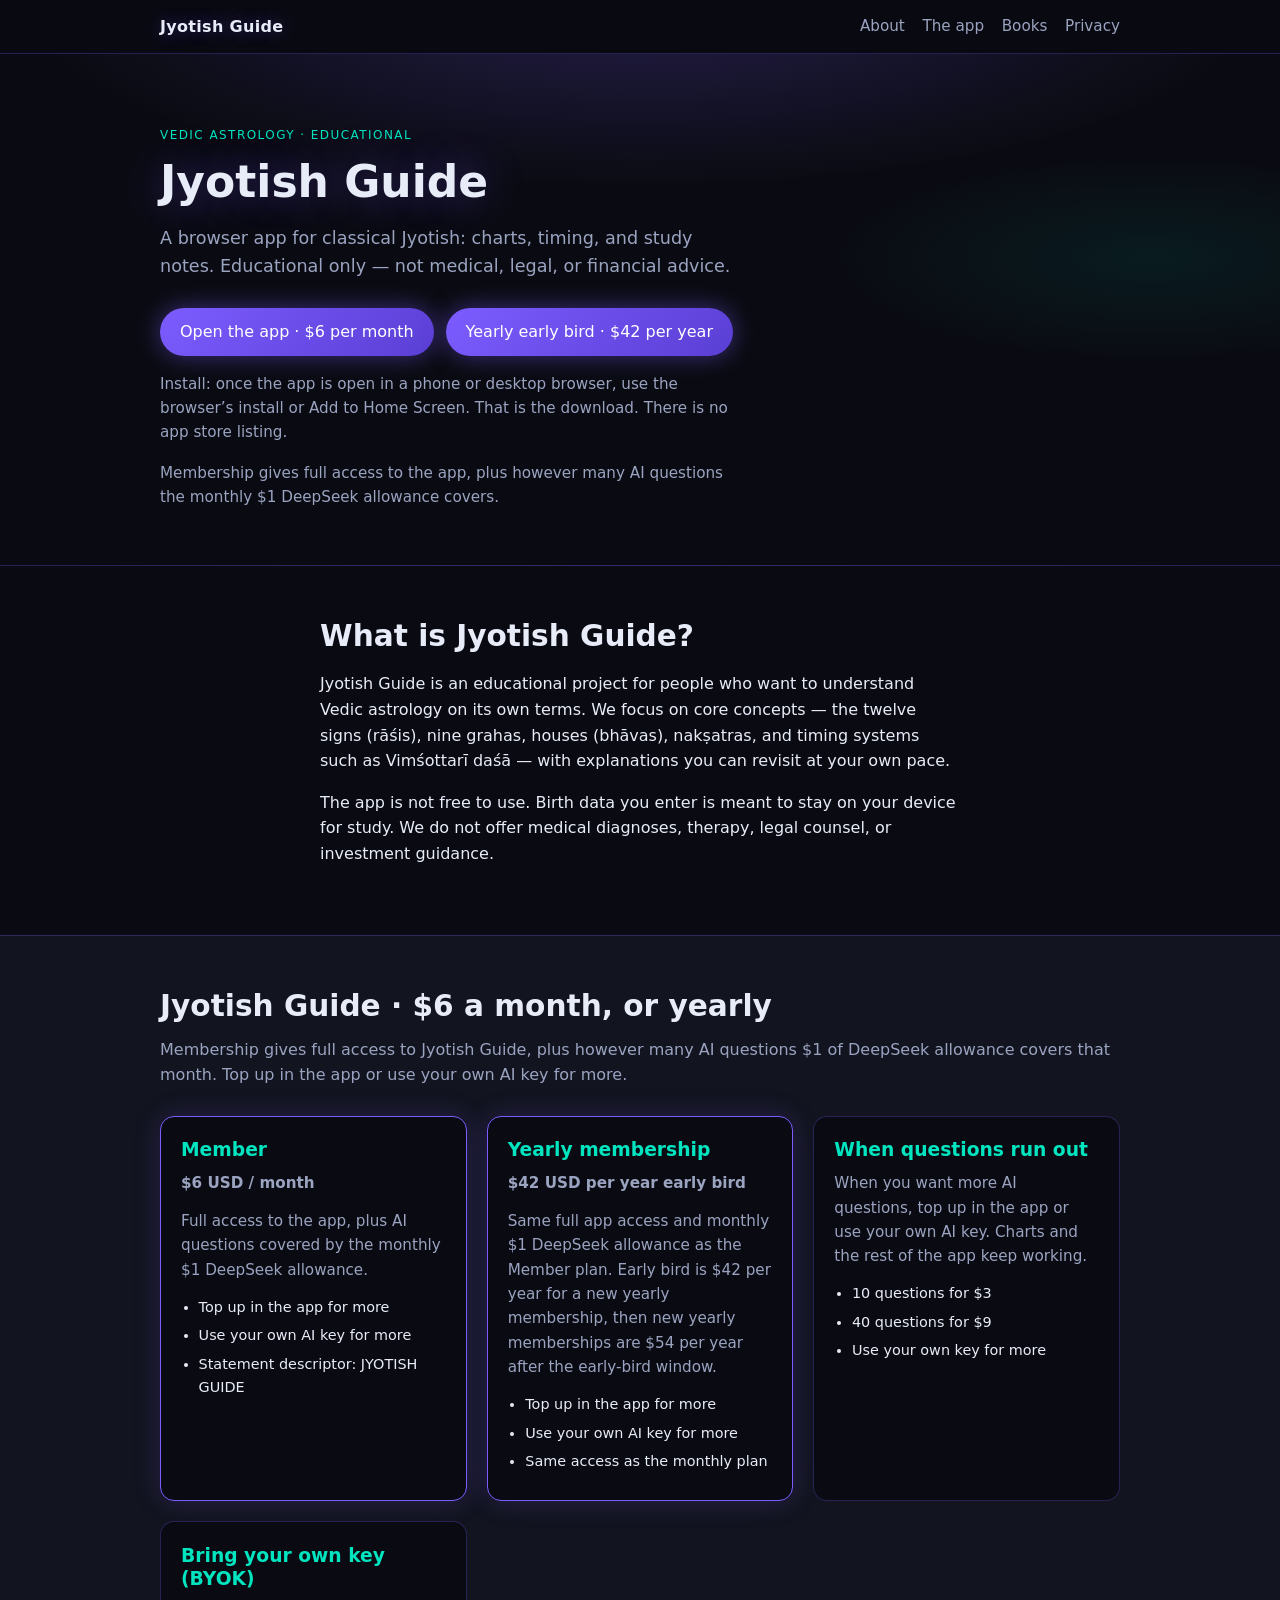
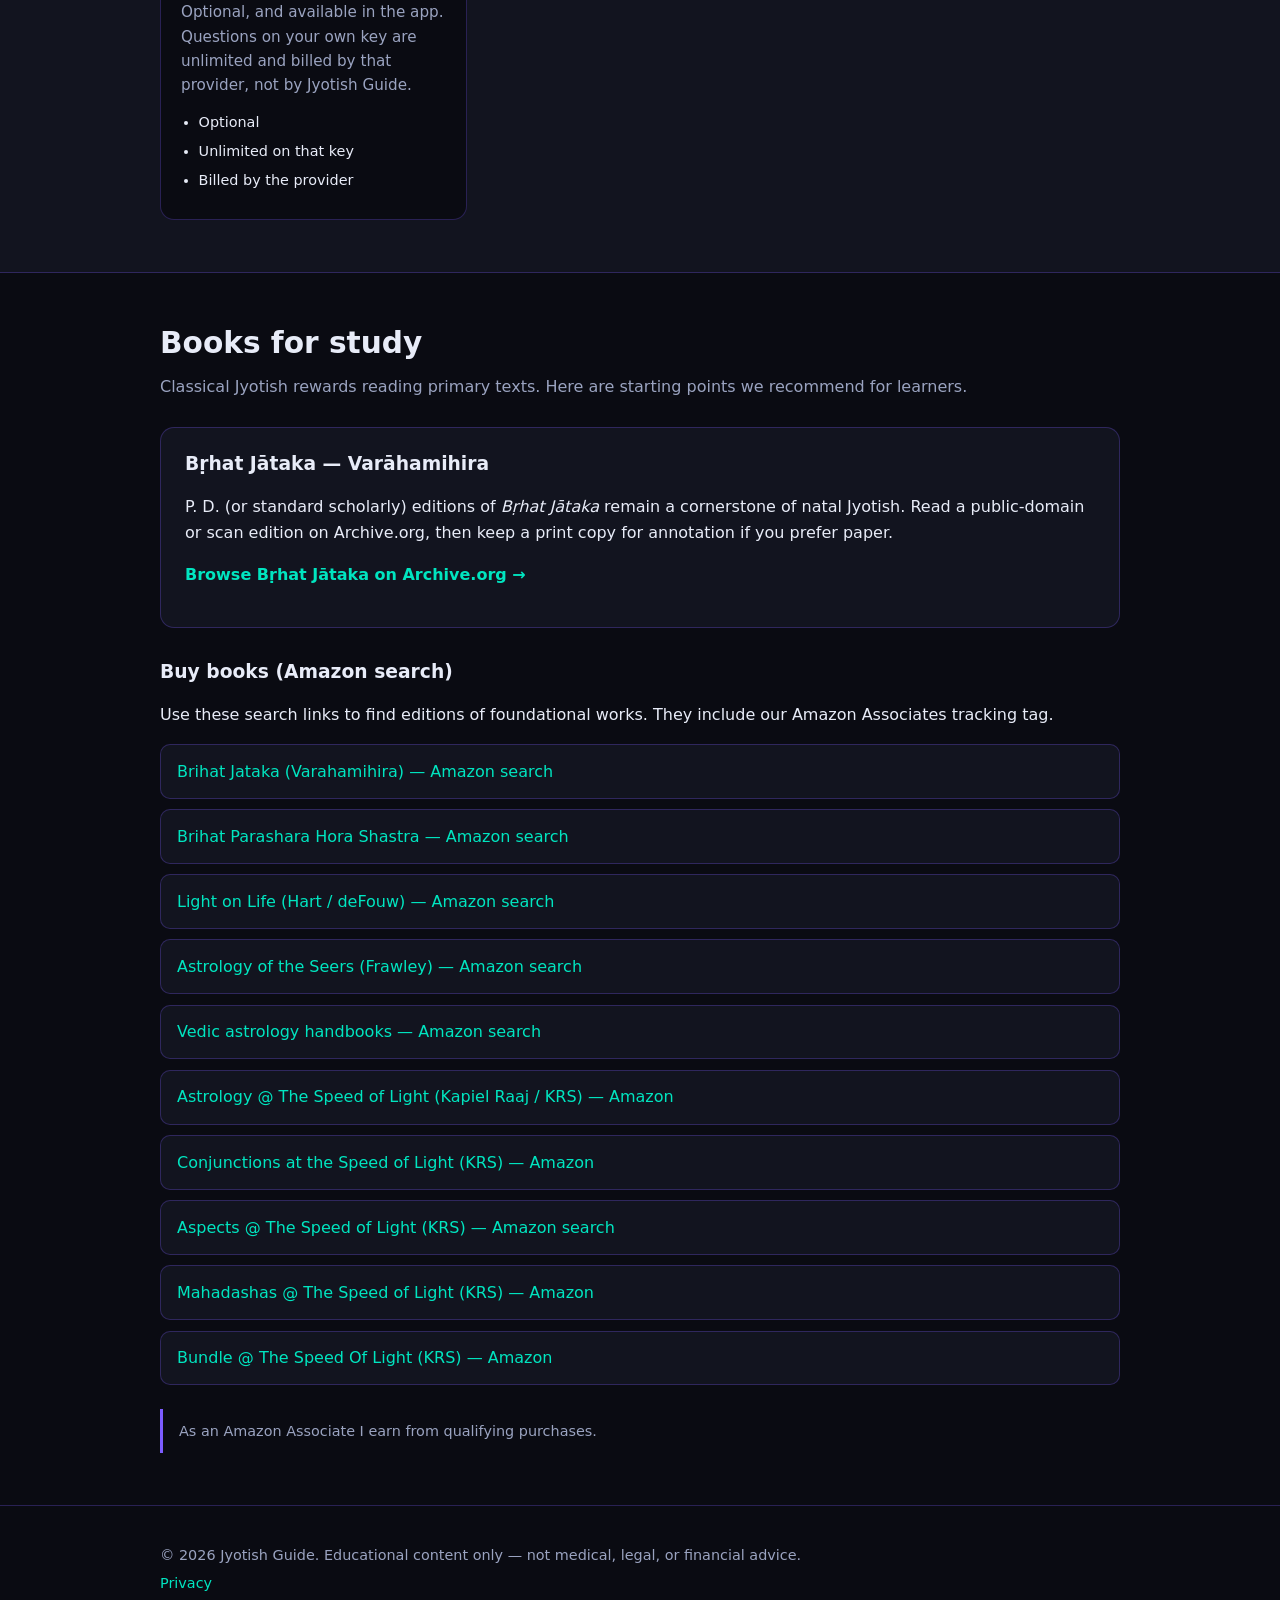
==== index.html @ 1e459739 "Simplify membership copy" ====
<!DOCTYPE html>
<html lang="en">
<head>
  <meta charset="UTF-8">
  <meta name="viewport" content="width=device-width, initial-scale=1">
  <meta name="description" content="Jyotish Guide — Vedic astrology app with full app access and AI questions covered by the monthly $1 DeepSeek allowance. Top up in the app or use your own AI key. Educational only.">
  <title>Jyotish Guide — Vedic astrology app</title>
  <link rel="stylesheet" href="styles.css">
</head>
<body>
  <header class="site-header">
    <div class="wrap">
      <a class="logo" href="index.html">Jyotish Guide</a>
      <nav>
        <a href="#about">About</a>
        <a href="#app">The app</a>
        <a href="#books">Books</a>
        <a href="privacy.html">Privacy</a>
      </nav>
    </div>
  </header>

  <main>
    <section class="hero">
      <div class="wrap">
        <p class="eyebrow">Vedic astrology · Educational</p>
        <h1>Jyotish Guide</h1>
        <p class="lead">
          A browser app for classical Jyotish: charts, timing, and study notes.
          Educational only — not medical, legal, or financial advice.
        </p>
        <p class="hero-actions">
          <button class="btn" id="open-app" type="button">Open the app · $6 per month</button>
          <button class="btn" id="open-year" type="button">Yearly early bird · $42 per year</button>
        </p>
        <p id="pay-status" class="install-note" hidden></p>
        <p class="install-note">
          Install: once the app is open in a phone or desktop browser, use the browser’s
          install or Add to Home Screen. That is the download. There is no app store listing.
        </p>
        <p class="honest">
          Membership gives full access to the app, plus however many AI questions the monthly $1 DeepSeek allowance covers.
        </p>
      </div>
    </section>

    <section id="about" class="section">
      <div class="wrap narrow">
        <h2>What is Jyotish Guide?</h2>
        <p>
          Jyotish Guide is an educational project for people who want to
          understand Vedic astrology on its own terms. We focus on core concepts —
          the twelve signs (rāśis), nine grahas, houses (bhāvas), nakṣatras, and
          timing systems such as Vimśottarī daśā — with explanations you can
          revisit at your own pace.
        </p>
        <p>
          The app is not free to use. Birth data you enter is meant to stay on
          your device for study. We do not offer medical diagnoses, therapy, legal
          counsel, or investment guidance.
        </p>
      </div>
    </section>

    <section id="app" class="section levels">
      <div class="wrap">
        <h2>Jyotish Guide · $6 a month, or yearly</h2>
        <p class="section-intro">
          Membership gives full access to Jyotish Guide, plus however many AI questions $1 of DeepSeek allowance covers that month.
          Top up in the app or use your own AI key for more.
        </p>
        <div class="cards">
          <article class="card featured">
            <h3>Member</h3>
            <p class="price">$6 USD / month</p>
            <p>
              Full access to the app, plus AI questions covered by the monthly $1 DeepSeek allowance.
            </p>
            <ul>
              <li>Top up in the app for more</li>
              <li>Use your own AI key for more</li>
              <li>Statement descriptor: JYOTISH GUIDE</li>
            </ul>
          </article>
          <article class="card featured">
            <h3>Yearly membership</h3>
            <p class="price">$42 USD per year early bird</p>
            <p>
              Same full app access and monthly $1 DeepSeek allowance as the Member plan. Early bird is
              $42 per year for a new yearly membership, then new yearly memberships are $54 per year after
              the early-bird window.
            </p>
            <ul>
              <li>Top up in the app for more</li>
              <li>Use your own AI key for more</li>
              <li>Same access as the monthly plan</li>
            </ul>
          </article>
          <article class="card">
            <h3>When questions run out</h3>
            <p>
              When you want more AI questions, top up in the app or use your own AI key.
              Charts and the rest of the app keep working.
            </p>
            <ul>
              <li>10 questions for $3</li>
              <li>40 questions for $9</li>
              <li>Use your own key for more</li>
            </ul>
          </article>
          <article class="card">
            <h3>Bring your own key (BYOK)</h3>
            <p>
              Optional, and available in the app. Questions on your own key are unlimited
              and billed by that provider, not by Jyotish Guide.
            </p>
            <ul>
              <li>Optional</li>
              <li>Unlimited on that key</li>
              <li>Billed by the provider</li>
            </ul>
          </article>
        </div>
      </div>
    </section>

    <section id="books" class="section books">
      <div class="wrap">
        <h2>Books for study</h2>
        <p class="section-intro">
          Classical Jyotish rewards reading primary texts. Here are starting points
          we recommend for learners.
        </p>

        <article class="book-feature">
          <h3>Bṛhat Jātaka — Varāhamihira</h3>
          <p>
            P. D. (or standard scholarly) editions of <em>Bṛhat Jātaka</em> remain a
            cornerstone of natal Jyotish. Read a public-domain or scan edition on
            Archive.org, then keep a print copy for annotation if you prefer paper.
          </p>
          <p>
            <a class="link-out" href="https://archive.org/search?query=Brihat+Jataka" rel="noopener noreferrer" target="_blank">
              Browse Bṛhat Jātaka on Archive.org →
            </a>
          </p>
        </article>

        <h3 class="buy-heading">Buy books (Amazon search)</h3>
        <p>
          Use these search links to find editions of foundational works. They include
          our Amazon Associates tracking tag.
        </p>
        <ul class="buy-list">
          <li>
            <a href="https://www.amazon.com/s?k=Brihat+Jataka+Varahamihira&amp;tag=jyotishguide2-20" rel="noopener noreferrer" target="_blank">
              Brihat Jataka (Varahamihira) — Amazon search
            </a>
          </li>
          <li>
            <a href="https://www.amazon.com/s?k=Brihat+Parashara+Hora+Shastra&amp;tag=jyotishguide2-20" rel="noopener noreferrer" target="_blank">
              Brihat Parashara Hora Shastra — Amazon search
            </a>
          </li>
          <li>
            <a href="https://www.amazon.com/s?k=Light+on+Life+Hart+deFouw&amp;tag=jyotishguide2-20" rel="noopener noreferrer" target="_blank">
              Light on Life (Hart / deFouw) — Amazon search
            </a>
          </li>
          <li>
            <a href="https://www.amazon.com/s?k=Astrology+of+the+Seers+David+Frawley&amp;tag=jyotishguide2-20" rel="noopener noreferrer" target="_blank">
              Astrology of the Seers (Frawley) — Amazon search
            </a>
          </li>
          <li>
            <a href="https://www.amazon.com/s?k=Vedic+Astrology+handbook&amp;tag=jyotishguide2-20" rel="noopener noreferrer" target="_blank">
              Vedic astrology handbooks — Amazon search
            </a>
          </li>
          <li>
            <a href="https://www.amazon.com/dp/130043404X?tag=jyotishguide2-20" rel="noopener noreferrer" target="_blank">
              Astrology @ The Speed of Light (Kapiel Raaj / KRS) — Amazon
            </a>
          </li>
          <li>
            <a href="https://www.amazon.com/dp/B00BWTF7LK?tag=jyotishguide2-20" rel="noopener noreferrer" target="_blank">
              Conjunctions at the Speed of Light (KRS) — Amazon
            </a>
          </li>
          <li>
            <a href="https://www.amazon.com/s?k=Aspects+at+the+Speed+of+Light+Kapiel+Raaj&amp;tag=jyotishguide2-20" rel="noopener noreferrer" target="_blank">
              Aspects @ The Speed of Light (KRS) — Amazon search
            </a>
          </li>
          <li>
            <a href="https://www.amazon.com/dp/B06XY27C9G?tag=jyotishguide2-20" rel="noopener noreferrer" target="_blank">
              Mahadashas @ The Speed of Light (KRS) — Amazon
            </a>
          </li>
          <li>
            <a href="https://www.amazon.com/dp/B01MXOOEZD?tag=jyotishguide2-20" rel="noopener noreferrer" target="_blank">
              Bundle @ The Speed Of Light (KRS) — Amazon
            </a>
          </li>
        </ul>
        <p class="disclosure">
          As an Amazon Associate I earn from qualifying purchases.
        </p>
      </div>
    </section>
  </main>

  <footer class="site-footer">
    <div class="wrap">
      <p>© 2026 Jyotish Guide. Educational content only — not medical, legal, or financial advice.</p>
      <p><a href="privacy.html">Privacy</a></p>
    </div>
  </footer>

  <script>
    (function () {
      // Public billing server origin, no trailing slash. Leave empty until that server
      // is deployed with STRIPE_SECRET_KEY. GitHub Pages cannot charge a card itself.
      var BILLING_ORIGIN = 'https://jyotish-guide.onrender.com';
      var btn = document.getElementById('open-app');
      var status = document.getElementById('pay-status');

      function show(message) {
        status.hidden = false;
        status.textContent = message;
      }

      var yearBtn = document.getElementById('open-year');

      function startCheckout(kind, pending, button) {
        var origin = BILLING_ORIGIN.replace(/\/$/, '');
        if (!origin) {
          show('Checkout cannot charge yet. This GitHub Pages site has no payment server. Monthly Member Checkout (kind member, $6 per month) and yearly Checkout (kind member_year) run only after the billing server is on a public URL with STRIPE_SECRET_KEY.');
          return;
        }
        btn.disabled = true;
        yearBtn.disabled = true;
        show(pending);
        fetch(origin + '/api/checkout', {
          method: 'POST',
          credentials: 'include',
          headers: { 'Content-Type': 'application/json' },
          body: JSON.stringify({ kind: kind })
        }).then(function (res) {
          return res.json().catch(function () { return {}; }).then(function (data) {
            return { ok: res.ok, status: res.status, data: data };
          });
        }).then(function (out) {
          if (!out.ok || typeof out.data.url !== 'string') {
            throw new Error(typeof out.data.error === 'string' ? out.data.error : ('Checkout failed (' + out.status + ').'));
          }
          window.location.assign(out.data.url);
        }).catch(function (err) {
          show(err && err.message ? err.message : 'Checkout failed.');
          btn.disabled = false;
          yearBtn.disabled = false;
        });
      }

      btn.addEventListener('click', function () {
        startCheckout('member', 'Opening Stripe Checkout for the monthly Member plan ($6 per month)…', btn);
      });
      yearBtn.addEventListener('click', function () {
        startCheckout('member_year', 'Opening Stripe Checkout for yearly membership. The server charges $42 per year during the early-bird window and $54 per year after it…', yearBtn);
      });
    })();
  </script>
</body>
</html>
---- styles.css ----
/* Jyotish Guide — dark neon, simple, mobile-friendly */
:root {
  --bg: #0a0b12;
  --bg-elevated: #12141f;
  --text: #e8ecf8;
  --muted: #9aa3c0;
  --neon: #7c5cff;
  --neon-2: #00e5c0;
  --neon-glow: rgba(124, 92, 255, 0.45);
  --border: rgba(124, 92, 255, 0.28);
  --radius: 14px;
  --max: 960px;
}

*, *::before, *::after { box-sizing: border-box; }

html { scroll-behavior: smooth; }

body {
  margin: 0;
  font-family: system-ui, -apple-system, "Segoe UI", Roboto, Ubuntu, sans-serif;
  background: var(--bg);
  color: var(--text);
  line-height: 1.6;
  min-height: 100vh;
}

a { color: var(--neon-2); text-decoration: none; }
a:hover { text-decoration: underline; }

.wrap {
  width: min(100% - 2rem, var(--max));
  margin-inline: auto;
}
.wrap.narrow { width: min(100% - 2rem, 640px); }

.site-header {
  position: sticky;
  top: 0;
  z-index: 10;
  background: rgba(10, 11, 18, 0.88);
  backdrop-filter: blur(10px);
  border-bottom: 1px solid var(--border);
}
.site-header .wrap {
  display: flex;
  align-items: center;
  justify-content: space-between;
  gap: 1rem;
  padding: 0.85rem 0;
}
.logo {
  font-weight: 700;
  letter-spacing: 0.02em;
  color: var(--text);
  text-shadow: 0 0 18px var(--neon-glow);
}
.logo:hover { text-decoration: none; color: var(--neon-2); }
nav { display: flex; flex-wrap: wrap; gap: 0.85rem 1.1rem; }
nav a { color: var(--muted); font-size: 0.95rem; }
nav a:hover { color: var(--text); }

.hero {
  padding: 4.5rem 0 3.5rem;
  background:
    radial-gradient(ellipse 80% 60% at 50% -10%, rgba(124, 92, 255, 0.22), transparent 60%),
    radial-gradient(ellipse 50% 40% at 90% 40%, rgba(0, 229, 192, 0.08), transparent 50%);
  border-bottom: 1px solid var(--border);
}
.eyebrow {
  text-transform: uppercase;
  letter-spacing: 0.12em;
  font-size: 0.75rem;
  color: var(--neon-2);
  margin: 0 0 0.75rem;
}
.hero h1 {
  margin: 0 0 1rem;
  font-size: clamp(1.85rem, 4.5vw, 2.75rem);
  line-height: 1.15;
  text-shadow: 0 0 40px var(--neon-glow);
}
.lead {
  font-size: 1.1rem;
  color: var(--muted);
  max-width: 36rem;
  margin: 0 0 1.75rem;
}

.btn {
  display: inline-block;
  padding: 0.7rem 1.25rem;
  border-radius: 999px;
  background: linear-gradient(135deg, var(--neon), #5a3fd4);
  color: #fff;
  font-weight: 600;
  box-shadow: 0 0 24px var(--neon-glow);
  border: none;
}
.btn:hover { text-decoration: none; filter: brightness(1.08); }
.hero-actions {
  display: flex;
  flex-wrap: wrap;
  gap: 0.75rem;
  margin: 0;
}
button.btn {
  font: inherit;
  cursor: pointer;
}
button.btn:disabled {
  opacity: 0.7;
  cursor: progress;
}
.install-note,
.honest {
  color: var(--muted);
  max-width: 36rem;
  margin: 1rem 0 0;
  font-size: 0.95rem;
}
.price {
  margin: 0 0 0.6rem;
  font-size: 1.55rem;
  font-weight: 700;
  color: var(--text);
}

.section { padding: 3.25rem 0; }
.section h2 {
  margin: 0 0 0.75rem;
  font-size: clamp(1.4rem, 3vw, 1.85rem);
}
.section-intro { color: var(--muted); margin: 0 0 1.75rem; }

.levels {
  background: var(--bg-elevated);
  border-block: 1px solid var(--border);
}
.cards {
  display: grid;
  gap: 1.25rem;
  grid-template-columns: 1fr;
}
@media (min-width: 720px) {
  .cards { grid-template-columns: repeat(3, 1fr); }
}
.card {
  background: var(--bg);
  border: 1px solid var(--border);
  border-radius: var(--radius);
  padding: 1.35rem 1.25rem;
}
.card.featured {
  border-color: var(--neon);
  box-shadow: 0 0 28px rgba(124, 92, 255, 0.2);
}
.card h3 {
  margin: 0 0 0.6rem;
  color: var(--neon-2);
}
.card p { margin: 0 0 0.85rem; color: var(--muted); font-size: 0.95rem; }
.card ul {
  margin: 0;
  padding-left: 1.1rem;
  color: var(--text);
  font-size: 0.9rem;
}
.card li { margin-bottom: 0.35rem; }

.book-feature {
  background: var(--bg-elevated);
  border: 1px solid var(--border);
  border-radius: var(--radius);
  padding: 1.5rem;
  margin-bottom: 2rem;
}
.book-feature h3 { margin-top: 0; }
.link-out { font-weight: 600; }

.buy-heading { margin-top: 0.5rem; }
.buy-list {
  list-style: none;
  padding: 0;
  margin: 1rem 0 1.5rem;
}
.buy-list li {
  margin-bottom: 0.65rem;
  padding: 0.85rem 1rem;
  background: var(--bg-elevated);
  border-radius: 10px;
  border: 1px solid var(--border);
}
.buy-list a { font-weight: 500; }

.disclosure {
  font-size: 0.9rem;
  color: var(--muted);
  border-left: 3px solid var(--neon);
  padding: 0.65rem 0 0.65rem 1rem;
  margin: 1.5rem 0 0;
}

.site-footer {
  padding: 2rem 0 2.5rem;
  border-top: 1px solid var(--border);
  color: var(--muted);
  font-size: 0.9rem;
}
.site-footer p { margin: 0.35rem 0; }

h1, h2, h3 { line-height: 1.25; }
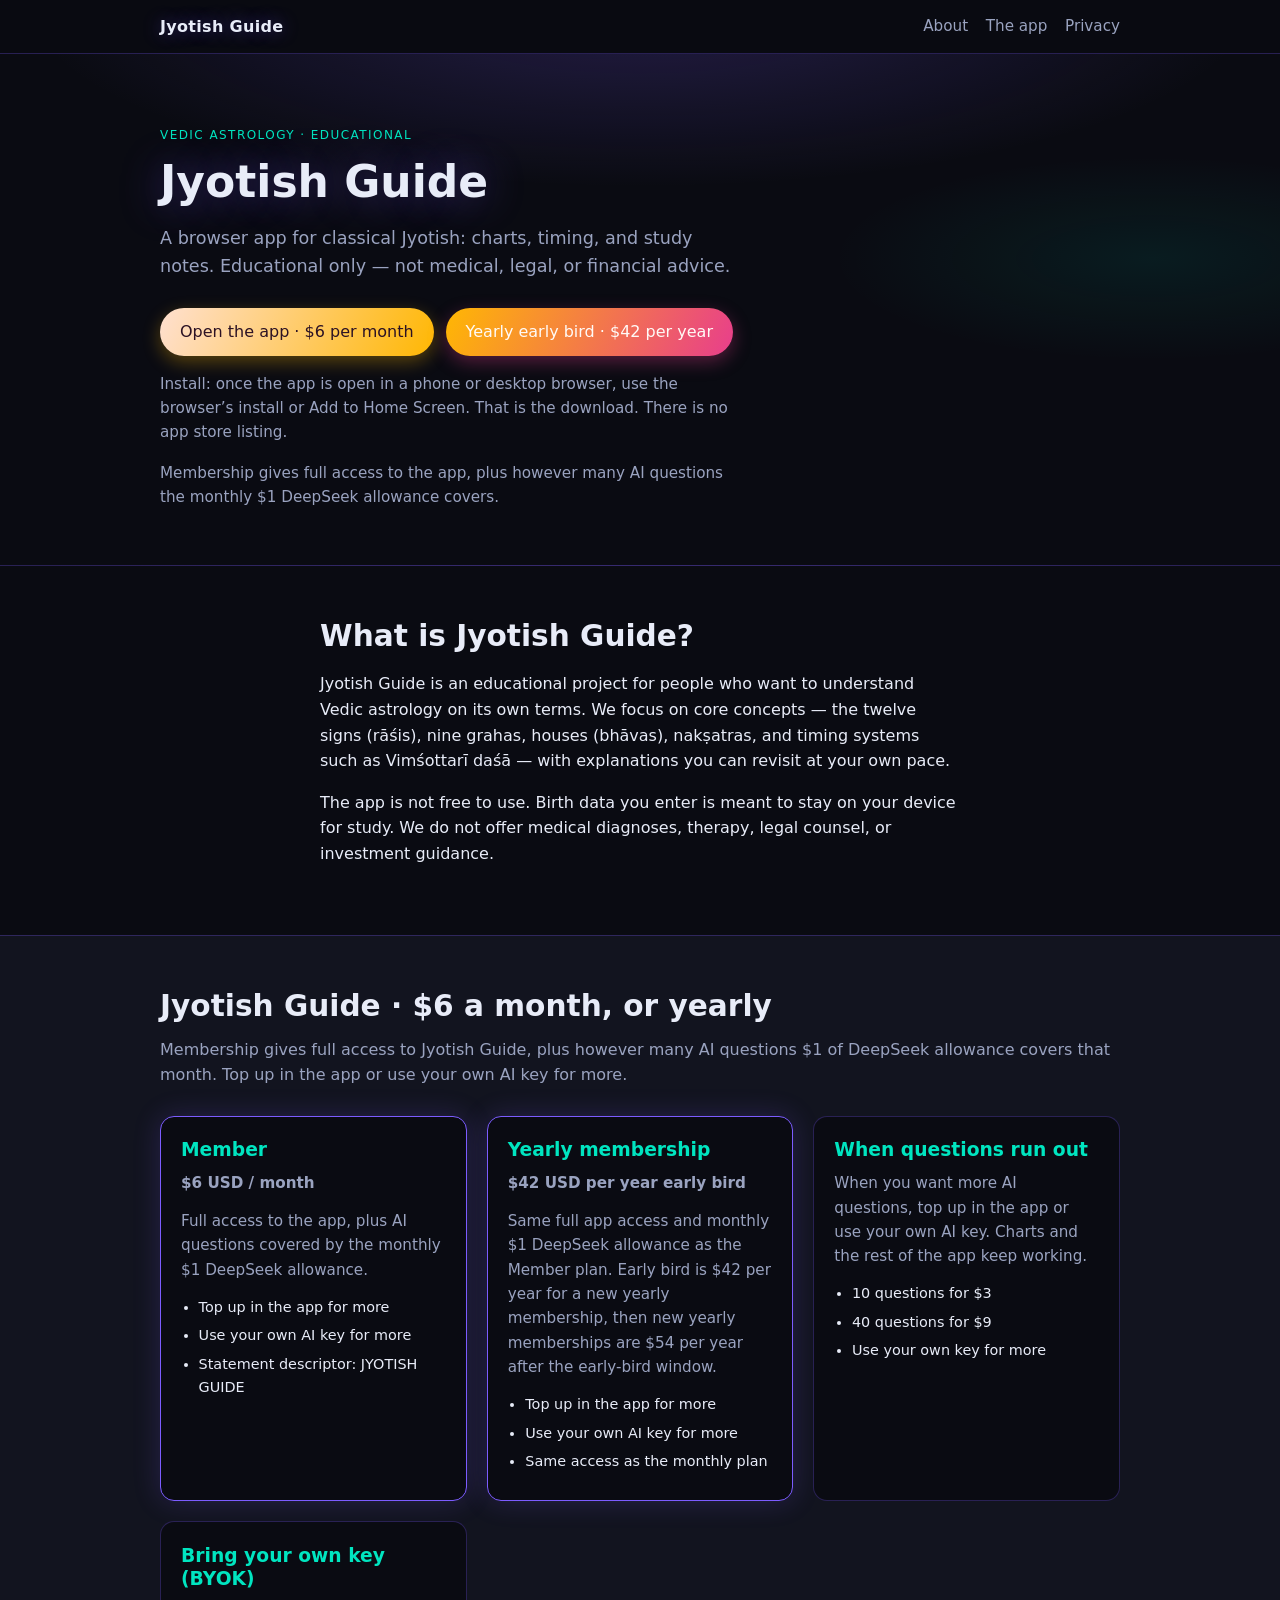
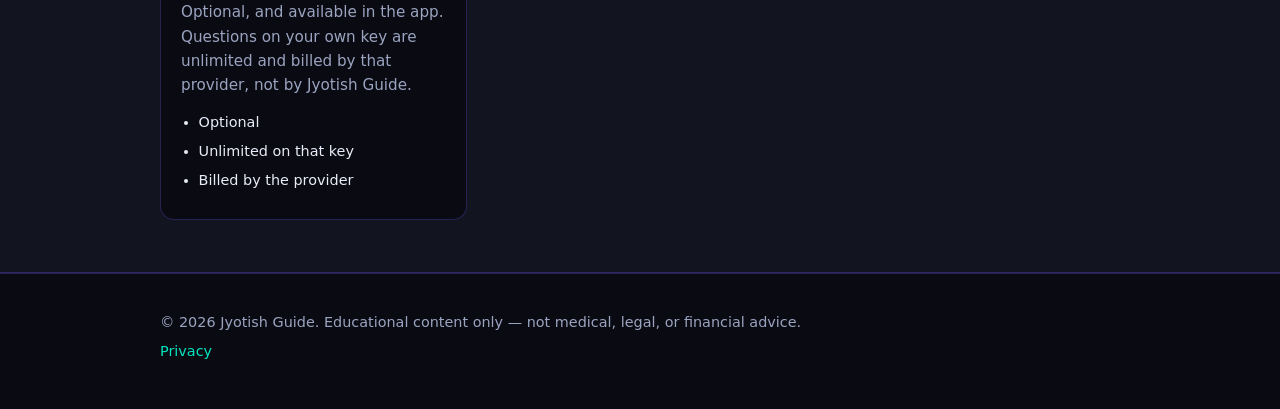
==== commit e7a1e267: "Remove books, Amazon, and affiliate mentions from the landing page. The site now stays on what Jyoti" ====
--- a/index.html
+++ b/index.html
@@ -14,7 +14,6 @@
       <nav>
         <a href="#about">About</a>
         <a href="#app">The app</a>
-        <a href="#books">Books</a>
         <a href="privacy.html">Privacy</a>
       </nav>
     </div>
@@ -124,90 +123,6 @@
       </div>
     </section>
 
-    <section id="books" class="section books">
-      <div class="wrap">
-        <h2>Books for study</h2>
-        <p class="section-intro">
-          Classical Jyotish rewards reading primary texts. Here are starting points
-          we recommend for learners.
-        </p>
-
-        <article class="book-feature">
-          <h3>Bṛhat Jātaka — Varāhamihira</h3>
-          <p>
-            P. D. (or standard scholarly) editions of <em>Bṛhat Jātaka</em> remain a
-            cornerstone of natal Jyotish. Read a public-domain or scan edition on
-            Archive.org, then keep a print copy for annotation if you prefer paper.
-          </p>
-          <p>
-            <a class="link-out" href="https://archive.org/search?query=Brihat+Jataka" rel="noopener noreferrer" target="_blank">
-              Browse Bṛhat Jātaka on Archive.org →
-            </a>
-          </p>
-        </article>
-
-        <h3 class="buy-heading">Buy books (Amazon search)</h3>
-        <p>
-          Use these search links to find editions of foundational works. They include
-          our Amazon Associates tracking tag.
-        </p>
-        <ul class="buy-list">
-          <li>
-            <a href="https://www.amazon.com/s?k=Brihat+Jataka+Varahamihira&amp;tag=jyotishguide2-20" rel="noopener noreferrer" target="_blank">
-              Brihat Jataka (Varahamihira) — Amazon search
-            </a>
-          </li>
-          <li>
-            <a href="https://www.amazon.com/s?k=Brihat+Parashara+Hora+Shastra&amp;tag=jyotishguide2-20" rel="noopener noreferrer" target="_blank">
-              Brihat Parashara Hora Shastra — Amazon search
-            </a>
-          </li>
-          <li>
-            <a href="https://www.amazon.com/s?k=Light+on+Life+Hart+deFouw&amp;tag=jyotishguide2-20" rel="noopener noreferrer" target="_blank">
-              Light on Life (Hart / deFouw) — Amazon search
-            </a>
-          </li>
-          <li>
-            <a href="https://www.amazon.com/s?k=Astrology+of+the+Seers+David+Frawley&amp;tag=jyotishguide2-20" rel="noopener noreferrer" target="_blank">
-              Astrology of the Seers (Frawley) — Amazon search
-            </a>
-          </li>
-          <li>
-            <a href="https://www.amazon.com/s?k=Vedic+Astrology+handbook&amp;tag=jyotishguide2-20" rel="noopener noreferrer" target="_blank">
-              Vedic astrology handbooks — Amazon search
-            </a>
-          </li>
-          <li>
-            <a href="https://www.amazon.com/dp/130043404X?tag=jyotishguide2-20" rel="noopener noreferrer" target="_blank">
-              Astrology @ The Speed of Light (Kapiel Raaj / KRS) — Amazon
-            </a>
-          </li>
-          <li>
-            <a href="https://www.amazon.com/dp/B00BWTF7LK?tag=jyotishguide2-20" rel="noopener noreferrer" target="_blank">
-              Conjunctions at the Speed of Light (KRS) — Amazon
-            </a>
-          </li>
-          <li>
-            <a href="https://www.amazon.com/s?k=Aspects+at+the+Speed+of+Light+Kapiel+Raaj&amp;tag=jyotishguide2-20" rel="noopener noreferrer" target="_blank">
-              Aspects @ The Speed of Light (KRS) — Amazon search
-            </a>
-          </li>
-          <li>
-            <a href="https://www.amazon.com/dp/B06XY27C9G?tag=jyotishguide2-20" rel="noopener noreferrer" target="_blank">
-              Mahadashas @ The Speed of Light (KRS) — Amazon
-            </a>
-          </li>
-          <li>
-            <a href="https://www.amazon.com/dp/B01MXOOEZD?tag=jyotishguide2-20" rel="noopener noreferrer" target="_blank">
-              Bundle @ The Speed Of Light (KRS) — Amazon
-            </a>
-          </li>
-        </ul>
-        <p class="disclosure">
-          As an Amazon Associate I earn from qualifying purchases.
-        </p>
-      </div>
-    </section>
   </main>
 
   <footer class="site-footer">
--- a/styles.css
+++ b/styles.css
@@ -98,6 +98,19 @@
   border: none;
 }
 .btn:hover { text-decoration: none; filter: brightness(1.08); }
+/* Membership chips: landing gradient peach → amber → magenta. Yearly is not a white pill. */
+#open-app {
+  background: linear-gradient(115deg, #ffe0d0 0%, #ffb703 100%);
+  color: #2c1224;
+  box-shadow: 0 6px 18px rgba(255, 183, 3, 0.32);
+}
+#open-year {
+  background: linear-gradient(115deg, #ffb703 0%, #e83e8c 100%);
+  color: #fffaf7;
+  box-shadow: 0 6px 18px rgba(232, 62, 140, 0.34);
+}
+#open-app:hover { color: #2c1224; }
+#open-year:hover { color: #fffaf7; }
 .hero-actions {
   display: flex;
   flex-wrap: wrap;
@@ -168,39 +181,6 @@
 }
 .card li { margin-bottom: 0.35rem; }
 
-.book-feature {
-  background: var(--bg-elevated);
-  border: 1px solid var(--border);
-  border-radius: var(--radius);
-  padding: 1.5rem;
-  margin-bottom: 2rem;
-}
-.book-feature h3 { margin-top: 0; }
-.link-out { font-weight: 600; }
-
-.buy-heading { margin-top: 0.5rem; }
-.buy-list {
-  list-style: none;
-  padding: 0;
-  margin: 1rem 0 1.5rem;
-}
-.buy-list li {
-  margin-bottom: 0.65rem;
-  padding: 0.85rem 1rem;
-  background: var(--bg-elevated);
-  border-radius: 10px;
-  border: 1px solid var(--border);
-}
-.buy-list a { font-weight: 500; }
-
-.disclosure {
-  font-size: 0.9rem;
-  color: var(--muted);
-  border-left: 3px solid var(--neon);
-  padding: 0.65rem 0 0.65rem 1rem;
-  margin: 1.5rem 0 0;
-}
-
 .site-footer {
   padding: 2rem 0 2.5rem;
   border-top: 1px solid var(--border);
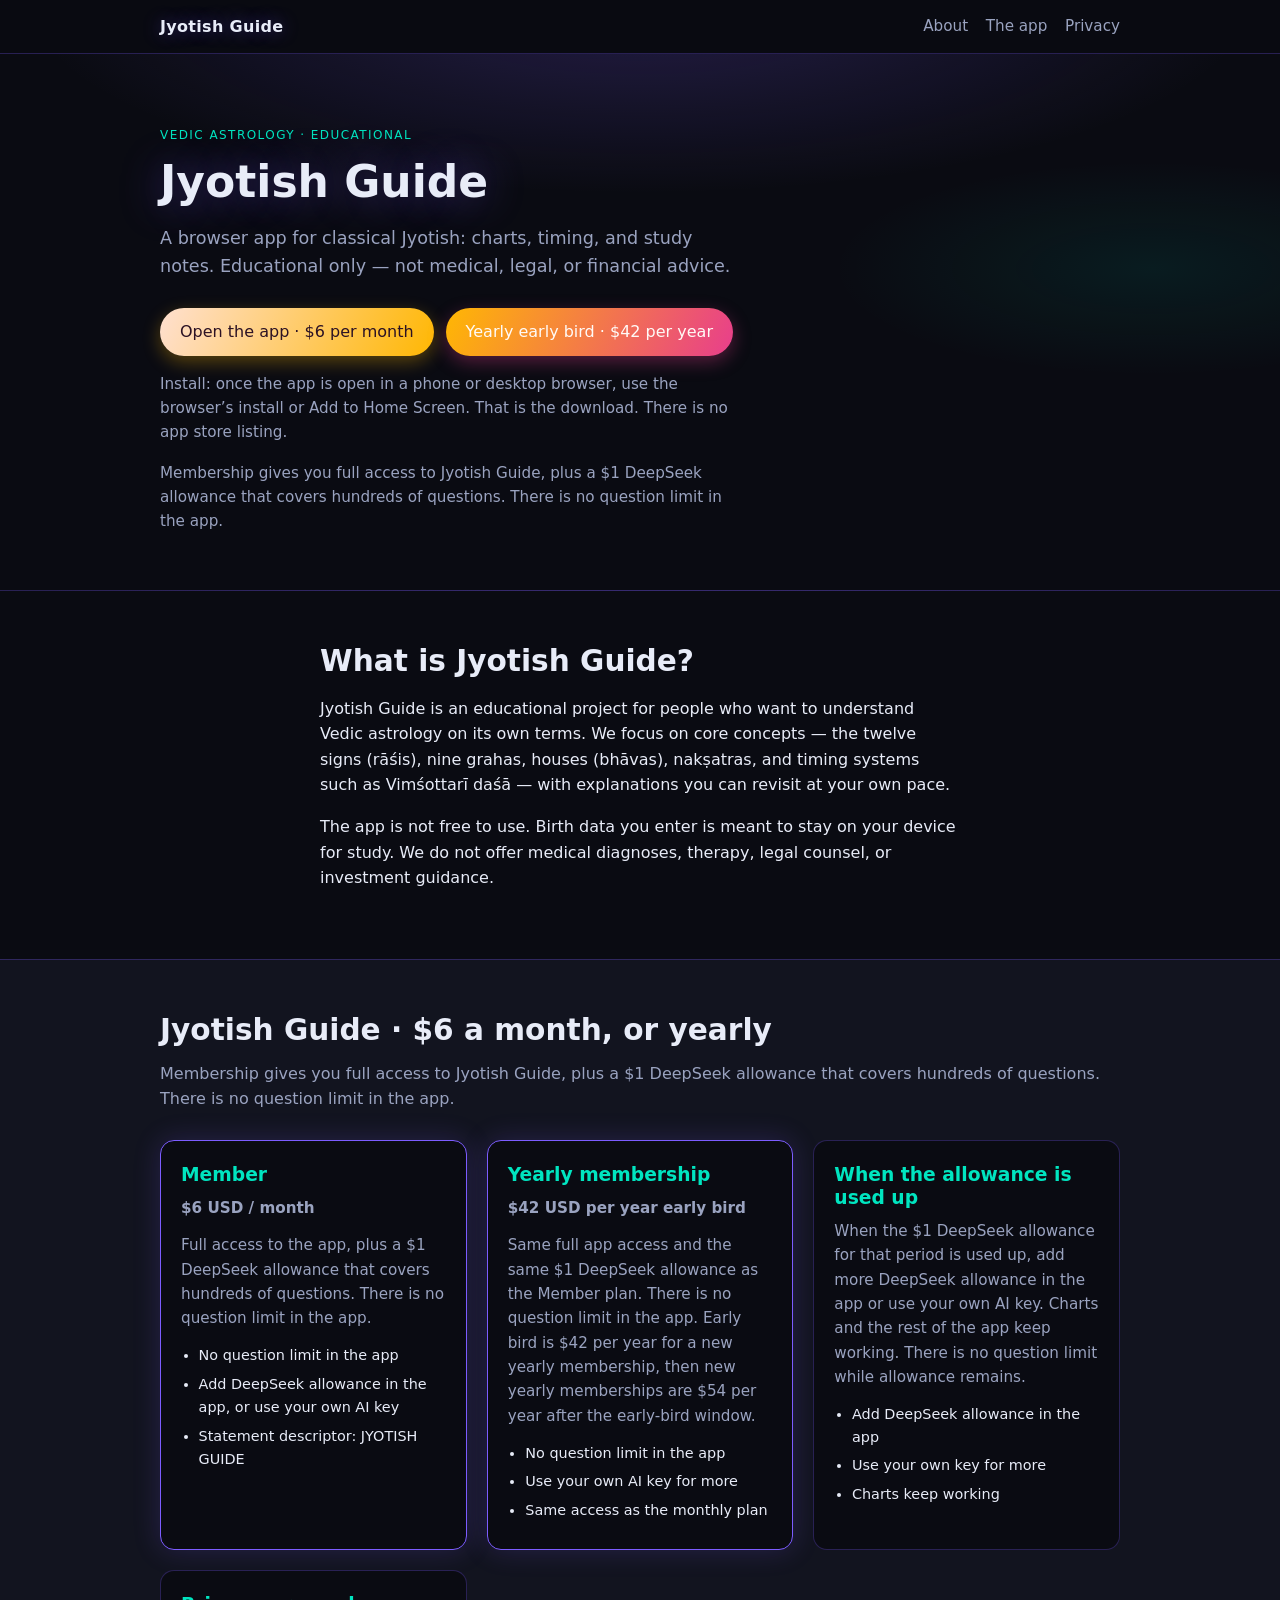
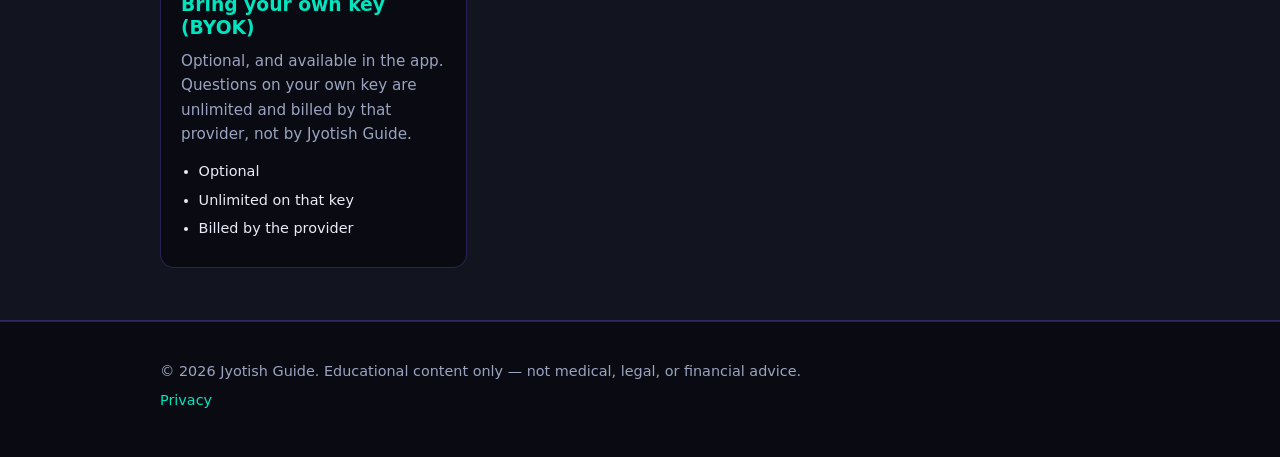
==== commit ee46292b: "Describe membership as a $1 DeepSeek allowance with no question limit. Drop the $3 and $9 question p" ====
--- a/index.html
+++ b/index.html
@@ -3,7 +3,7 @@
 <head>
   <meta charset="UTF-8">
   <meta name="viewport" content="width=device-width, initial-scale=1">
-  <meta name="description" content="Jyotish Guide — Vedic astrology app with full app access and AI questions covered by the monthly $1 DeepSeek allowance. Top up in the app or use your own AI key. Educational only.">
+  <meta name="description" content="Jyotish Guide — Vedic astrology app. Membership includes a $1 DeepSeek allowance that covers hundreds of questions. There is no question limit in the app. Educational only.">
   <title>Jyotish Guide — Vedic astrology app</title>
   <link rel="stylesheet" href="styles.css">
 </head>
@@ -38,7 +38,7 @@
           install or Add to Home Screen. That is the download. There is no app store listing.
         </p>
         <p class="honest">
-          Membership gives full access to the app, plus however many AI questions the monthly $1 DeepSeek allowance covers.
+          Membership gives you full access to Jyotish Guide, plus a $1 DeepSeek allowance that covers hundreds of questions. There is no question limit in the app.
         </p>
       </div>
     </section>
@@ -65,19 +65,18 @@
       <div class="wrap">
         <h2>Jyotish Guide · $6 a month, or yearly</h2>
         <p class="section-intro">
-          Membership gives full access to Jyotish Guide, plus however many AI questions $1 of DeepSeek allowance covers that month.
-          Top up in the app or use your own AI key for more.
+          Membership gives you full access to Jyotish Guide, plus a $1 DeepSeek allowance that covers hundreds of questions. There is no question limit in the app.
         </p>
         <div class="cards">
           <article class="card featured">
             <h3>Member</h3>
             <p class="price">$6 USD / month</p>
             <p>
-              Full access to the app, plus AI questions covered by the monthly $1 DeepSeek allowance.
+              Full access to the app, plus a $1 DeepSeek allowance that covers hundreds of questions. There is no question limit in the app.
             </p>
             <ul>
-              <li>Top up in the app for more</li>
-              <li>Use your own AI key for more</li>
+              <li>No question limit in the app</li>
+              <li>Add DeepSeek allowance in the app, or use your own AI key</li>
               <li>Statement descriptor: JYOTISH GUIDE</li>
             </ul>
           </article>
@@ -85,26 +84,26 @@
             <h3>Yearly membership</h3>
             <p class="price">$42 USD per year early bird</p>
             <p>
-              Same full app access and monthly $1 DeepSeek allowance as the Member plan. Early bird is
+              Same full app access and the same $1 DeepSeek allowance as the Member plan. There is no question limit in the app. Early bird is
               $42 per year for a new yearly membership, then new yearly memberships are $54 per year after
               the early-bird window.
             </p>
             <ul>
-              <li>Top up in the app for more</li>
+              <li>No question limit in the app</li>
               <li>Use your own AI key for more</li>
               <li>Same access as the monthly plan</li>
             </ul>
           </article>
           <article class="card">
-            <h3>When questions run out</h3>
+            <h3>When the allowance is used up</h3>
             <p>
-              When you want more AI questions, top up in the app or use your own AI key.
-              Charts and the rest of the app keep working.
+              When the $1 DeepSeek allowance for that period is used up, add more DeepSeek allowance in the app or use your own AI key.
+              Charts and the rest of the app keep working. There is no question limit while allowance remains.
             </p>
             <ul>
-              <li>10 questions for $3</li>
-              <li>40 questions for $9</li>
+              <li>Add DeepSeek allowance in the app</li>
               <li>Use your own key for more</li>
+              <li>Charts keep working</li>
             </ul>
           </article>
           <article class="card">
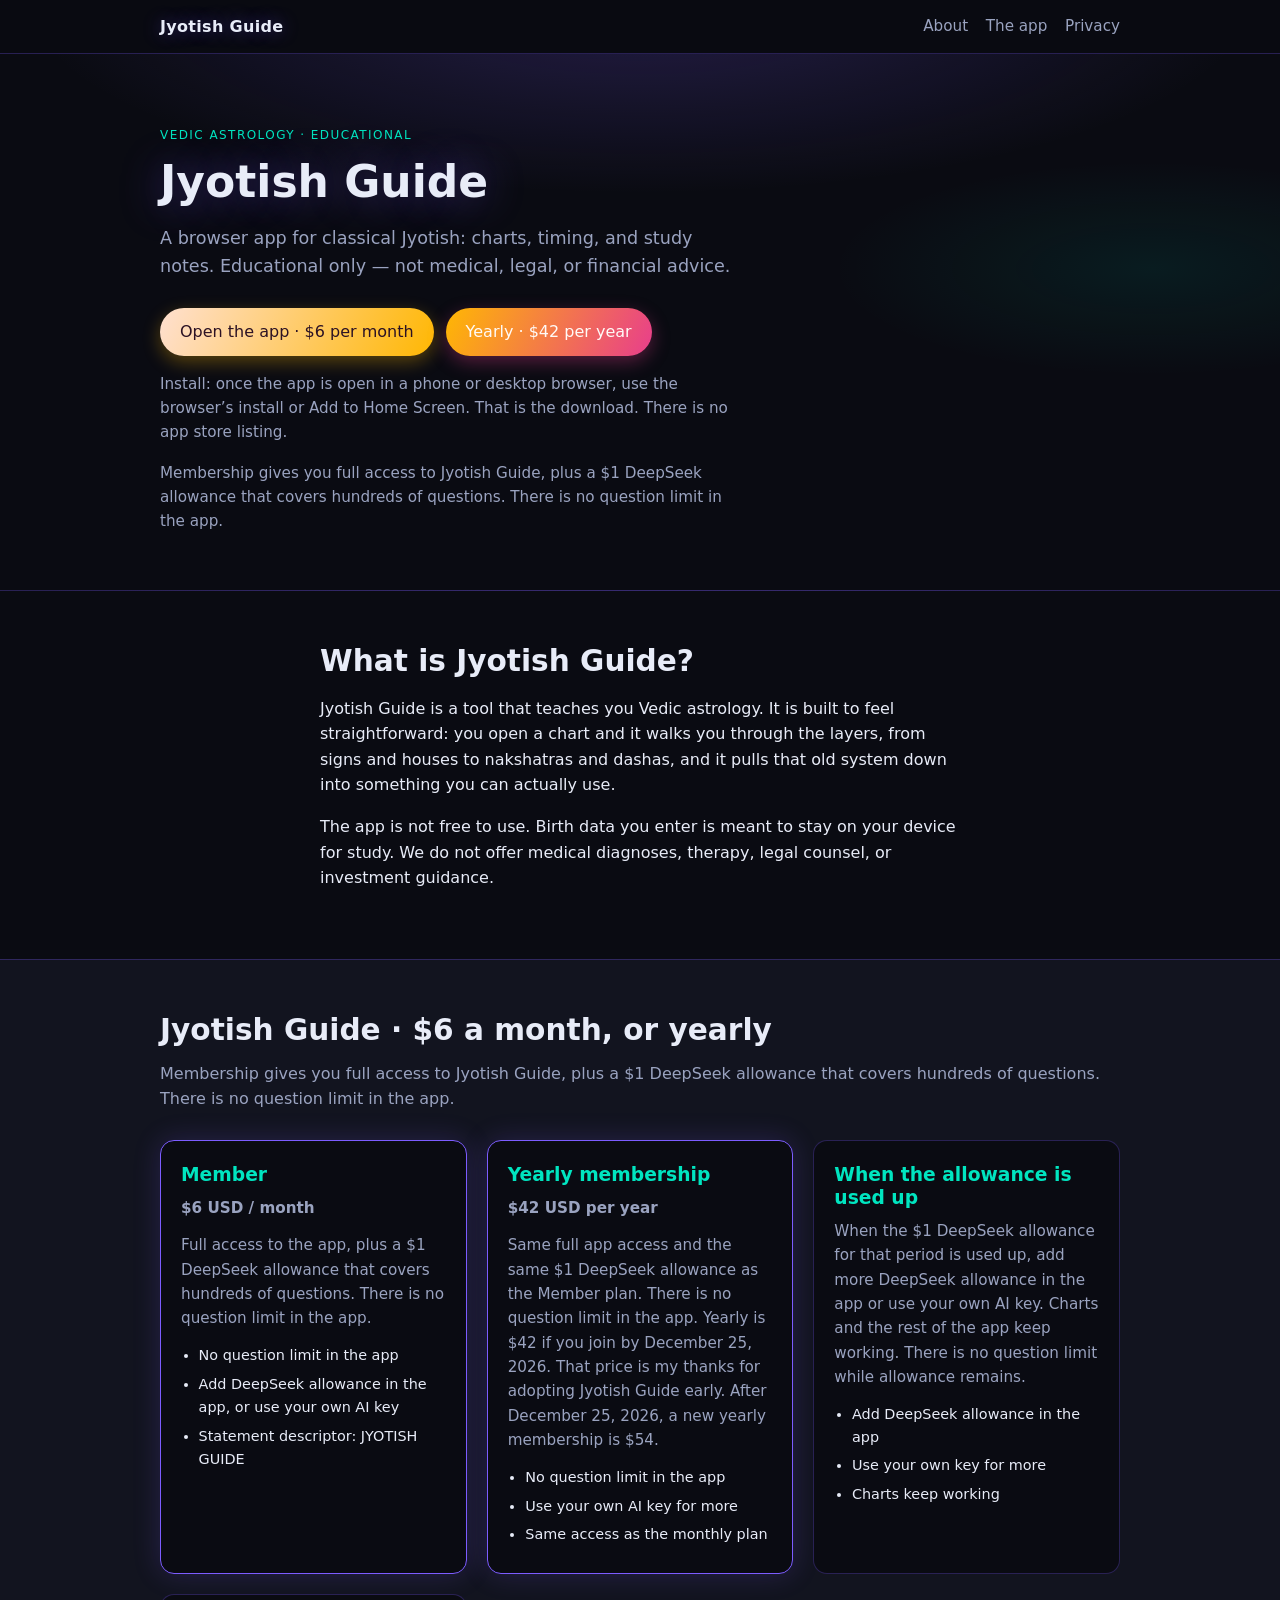
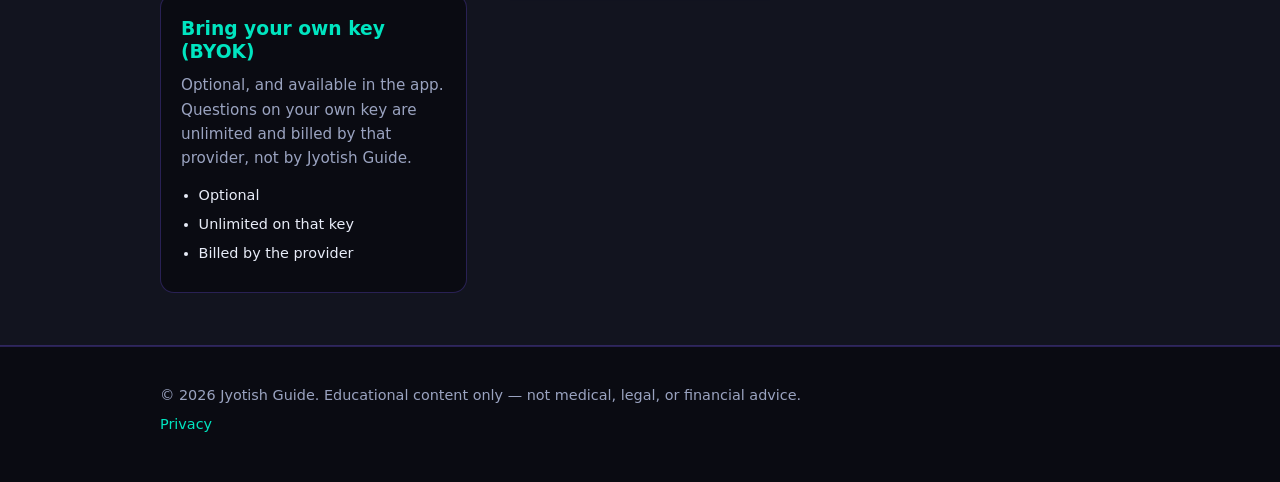
==== commit 300c86bd: "Thank early members at $42 through December 25, 2026." ====
--- a/index.html
+++ b/index.html
@@ -30,7 +30,7 @@
         </p>
         <p class="hero-actions">
           <button class="btn" id="open-app" type="button">Open the app · $6 per month</button>
-          <button class="btn" id="open-year" type="button">Yearly early bird · $42 per year</button>
+          <button class="btn" id="open-year" type="button">Yearly · $42 per year</button>
         </p>
         <p id="pay-status" class="install-note" hidden></p>
         <p class="install-note">
@@ -47,11 +47,7 @@
       <div class="wrap narrow">
         <h2>What is Jyotish Guide?</h2>
         <p>
-          Jyotish Guide is an educational project for people who want to
-          understand Vedic astrology on its own terms. We focus on core concepts —
-          the twelve signs (rāśis), nine grahas, houses (bhāvas), nakṣatras, and
-          timing systems such as Vimśottarī daśā — with explanations you can
-          revisit at your own pace.
+          Jyotish Guide is a tool that teaches you Vedic astrology. It is built to feel straightforward: you open a chart and it walks you through the layers, from signs and houses to nakshatras and dashas, and it pulls that old system down into something you can actually use.
         </p>
         <p>
           The app is not free to use. Birth data you enter is meant to stay on
@@ -82,11 +78,9 @@
           </article>
           <article class="card featured">
             <h3>Yearly membership</h3>
-            <p class="price">$42 USD per year early bird</p>
+            <p class="price">$42 USD per year</p>
             <p>
-              Same full app access and the same $1 DeepSeek allowance as the Member plan. There is no question limit in the app. Early bird is
-              $42 per year for a new yearly membership, then new yearly memberships are $54 per year after
-              the early-bird window.
+              Same full app access and the same $1 DeepSeek allowance as the Member plan. There is no question limit in the app. Yearly is $42 if you join by December 25, 2026. That price is my thanks for adopting Jyotish Guide early. After December 25, 2026, a new yearly membership is $54.
             </p>
             <ul>
               <li>No question limit in the app</li>
@@ -180,7 +174,7 @@
         startCheckout('member', 'Opening Stripe Checkout for the monthly Member plan ($6 per month)…', btn);
       });
       yearBtn.addEventListener('click', function () {
-        startCheckout('member_year', 'Opening Stripe Checkout for yearly membership. The server charges $42 per year during the early-bird window and $54 per year after it…', yearBtn);
+        startCheckout('member_year', 'Opening Stripe Checkout for yearly membership. Yearly is $42 if you join by December 25, 2026. That price is my thanks for adopting Jyotish Guide early. After December 25, 2026, a new yearly membership is $54.', yearBtn);
       });
     })();
   </script>
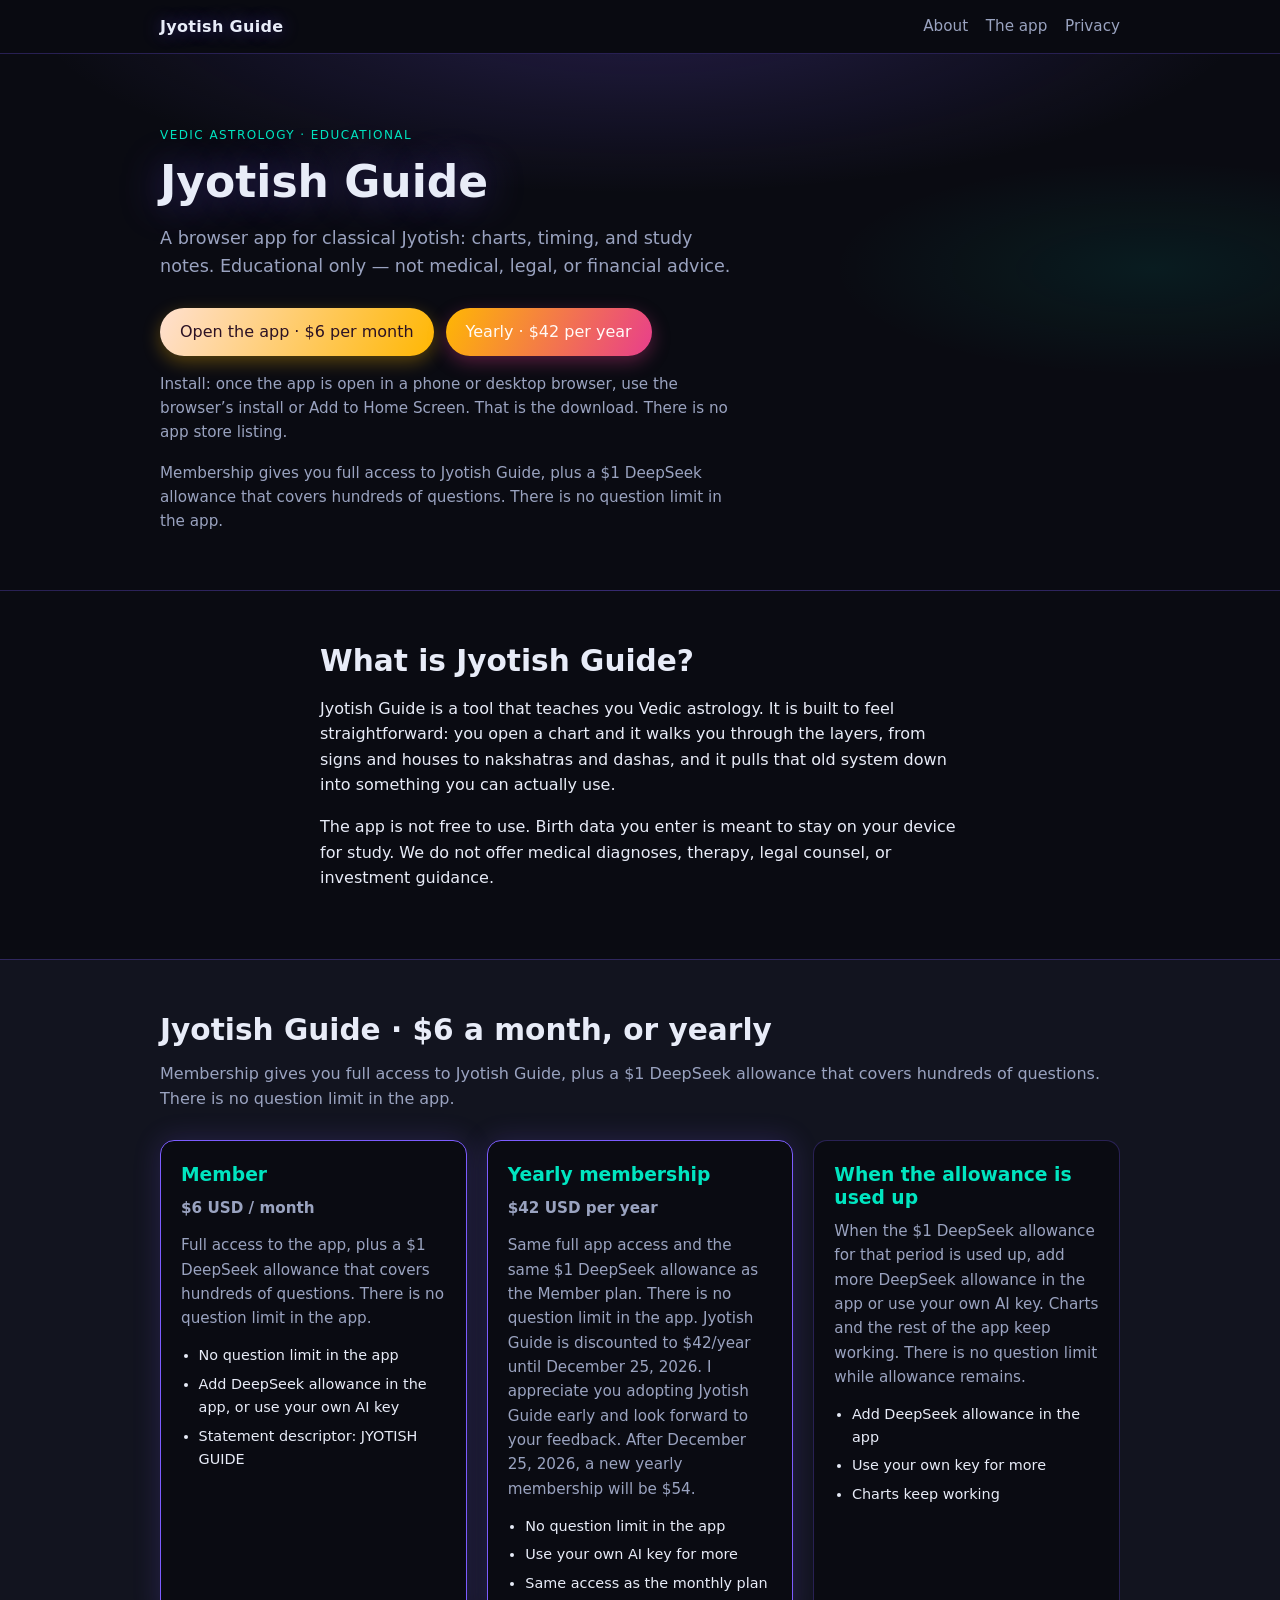
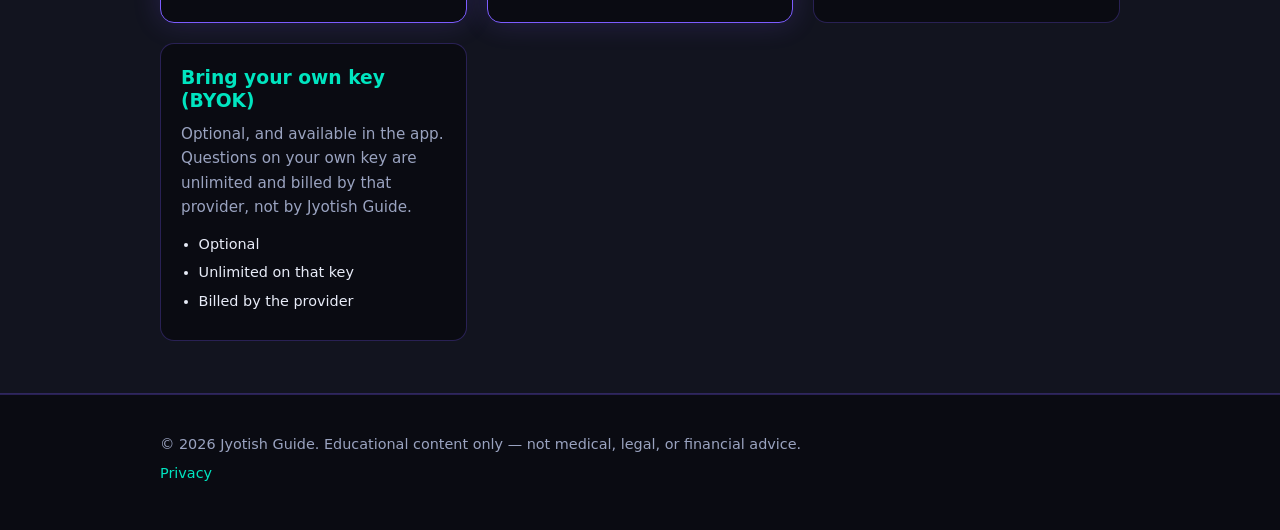
==== commit ea8b6d74: "Update yearly pricing copy" ====
--- a/index.html
+++ b/index.html
@@ -80,7 +80,7 @@
             <h3>Yearly membership</h3>
             <p class="price">$42 USD per year</p>
             <p>
-              Same full app access and the same $1 DeepSeek allowance as the Member plan. There is no question limit in the app. Yearly is $42 if you join by December 25, 2026. That price is my thanks for adopting Jyotish Guide early. After December 25, 2026, a new yearly membership is $54.
+              Same full app access and the same $1 DeepSeek allowance as the Member plan. There is no question limit in the app. Jyotish Guide is discounted to $42/year until December 25, 2026. I appreciate you adopting Jyotish Guide early and look forward to your feedback. After December 25, 2026, a new yearly membership will be $54.
             </p>
             <ul>
               <li>No question limit in the app</li>
@@ -174,7 +174,7 @@
         startCheckout('member', 'Opening Stripe Checkout for the monthly Member plan ($6 per month)…', btn);
       });
       yearBtn.addEventListener('click', function () {
-        startCheckout('member_year', 'Opening Stripe Checkout for yearly membership. Yearly is $42 if you join by December 25, 2026. That price is my thanks for adopting Jyotish Guide early. After December 25, 2026, a new yearly membership is $54.', yearBtn);
+        startCheckout('member_year', 'Opening Stripe Checkout for yearly membership. Jyotish Guide is discounted to $42/year until December 25, 2026. I appreciate you adopting Jyotish Guide early and look forward to your feedback. After December 25, 2026, a new yearly membership will be $54.', yearBtn);
       });
     })();
   </script>
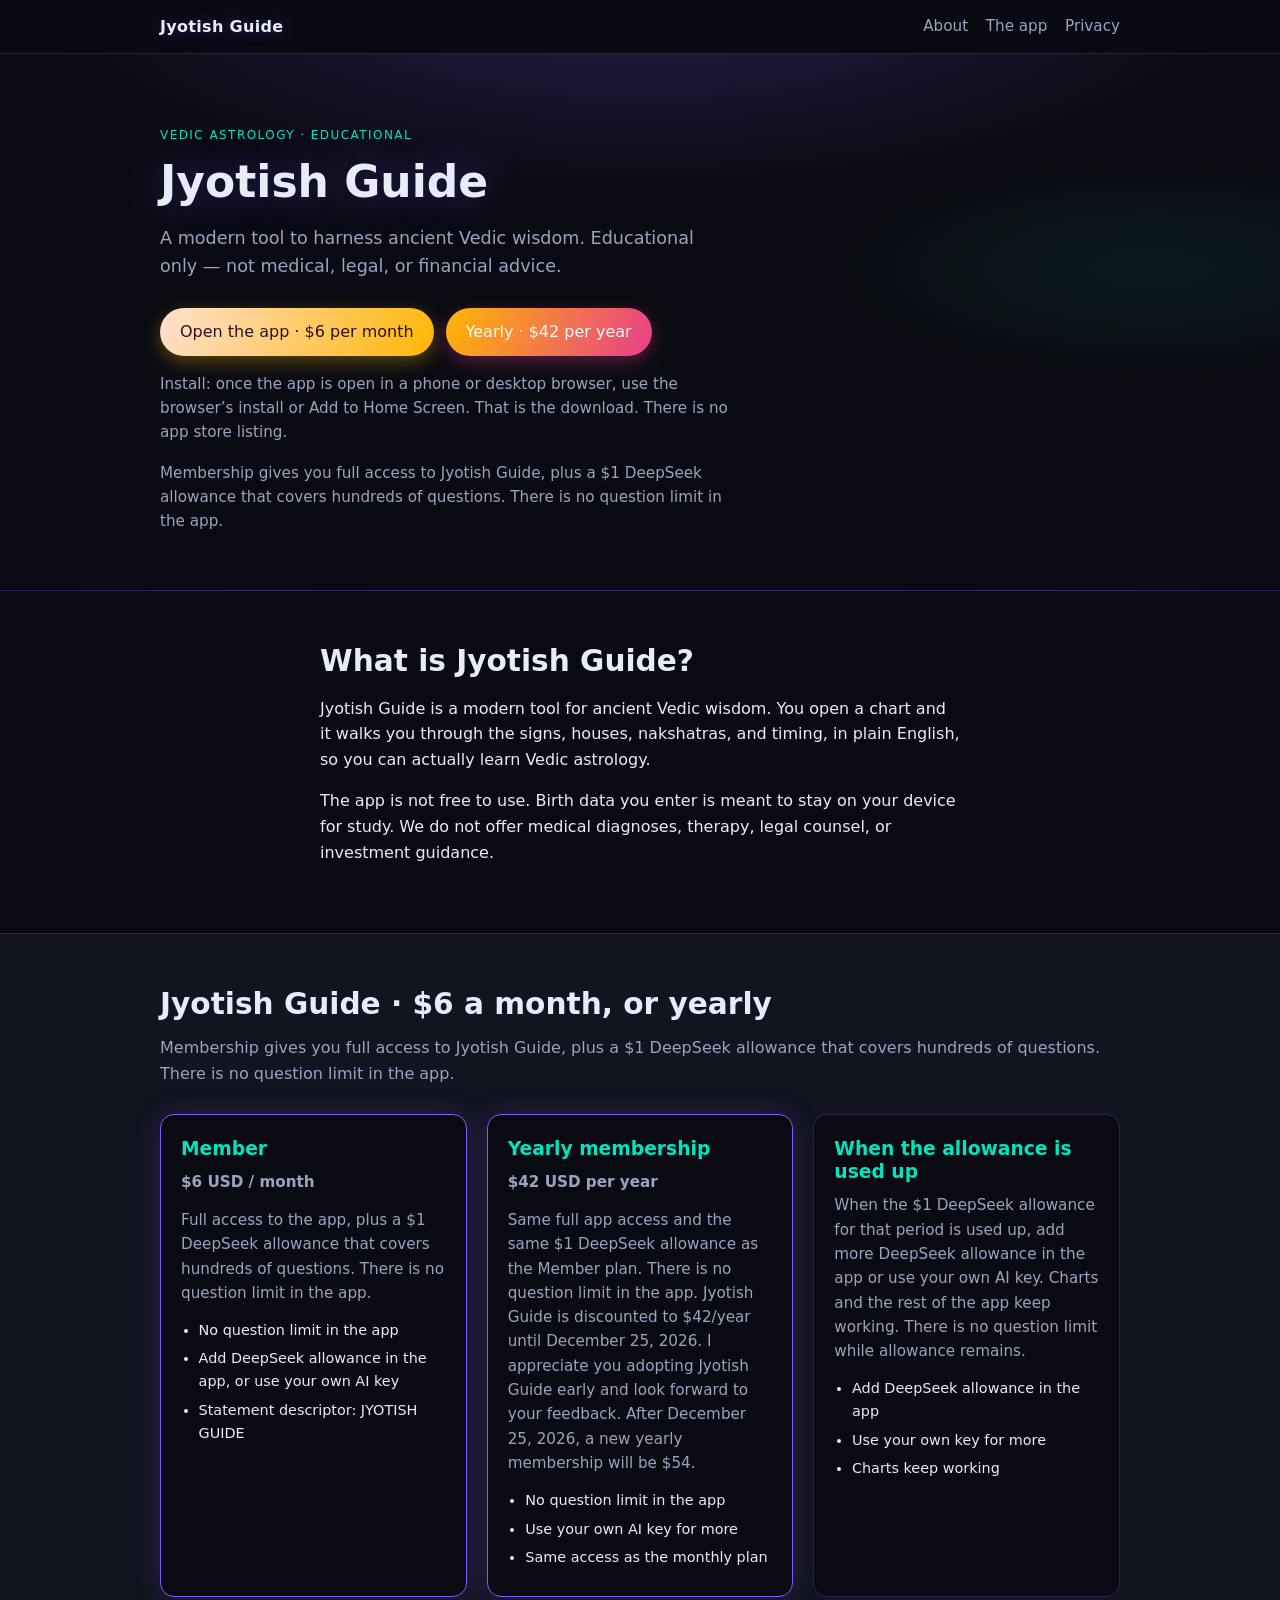
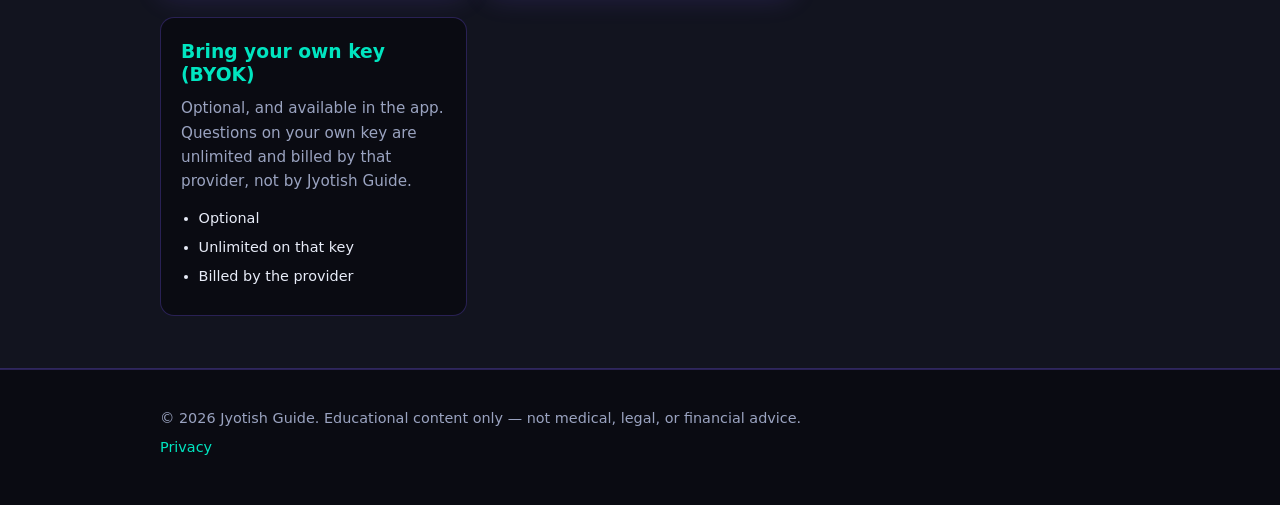
==== commit f1b92a86: "Update Jyotish Guide landing copy" ====
--- a/index.html
+++ b/index.html
@@ -25,7 +25,7 @@
         <p class="eyebrow">Vedic astrology · Educational</p>
         <h1>Jyotish Guide</h1>
         <p class="lead">
-          A browser app for classical Jyotish: charts, timing, and study notes.
+          A modern tool to harness ancient Vedic wisdom.
           Educational only — not medical, legal, or financial advice.
         </p>
         <p class="hero-actions">
@@ -47,7 +47,7 @@
       <div class="wrap narrow">
         <h2>What is Jyotish Guide?</h2>
         <p>
-          Jyotish Guide is a tool that teaches you Vedic astrology. It is built to feel straightforward: you open a chart and it walks you through the layers, from signs and houses to nakshatras and dashas, and it pulls that old system down into something you can actually use.
+          Jyotish Guide is a modern tool for ancient Vedic wisdom. You open a chart and it walks you through the signs, houses, nakshatras, and timing, in plain English, so you can actually learn Vedic astrology.
         </p>
         <p>
           The app is not free to use. Birth data you enter is meant to stay on
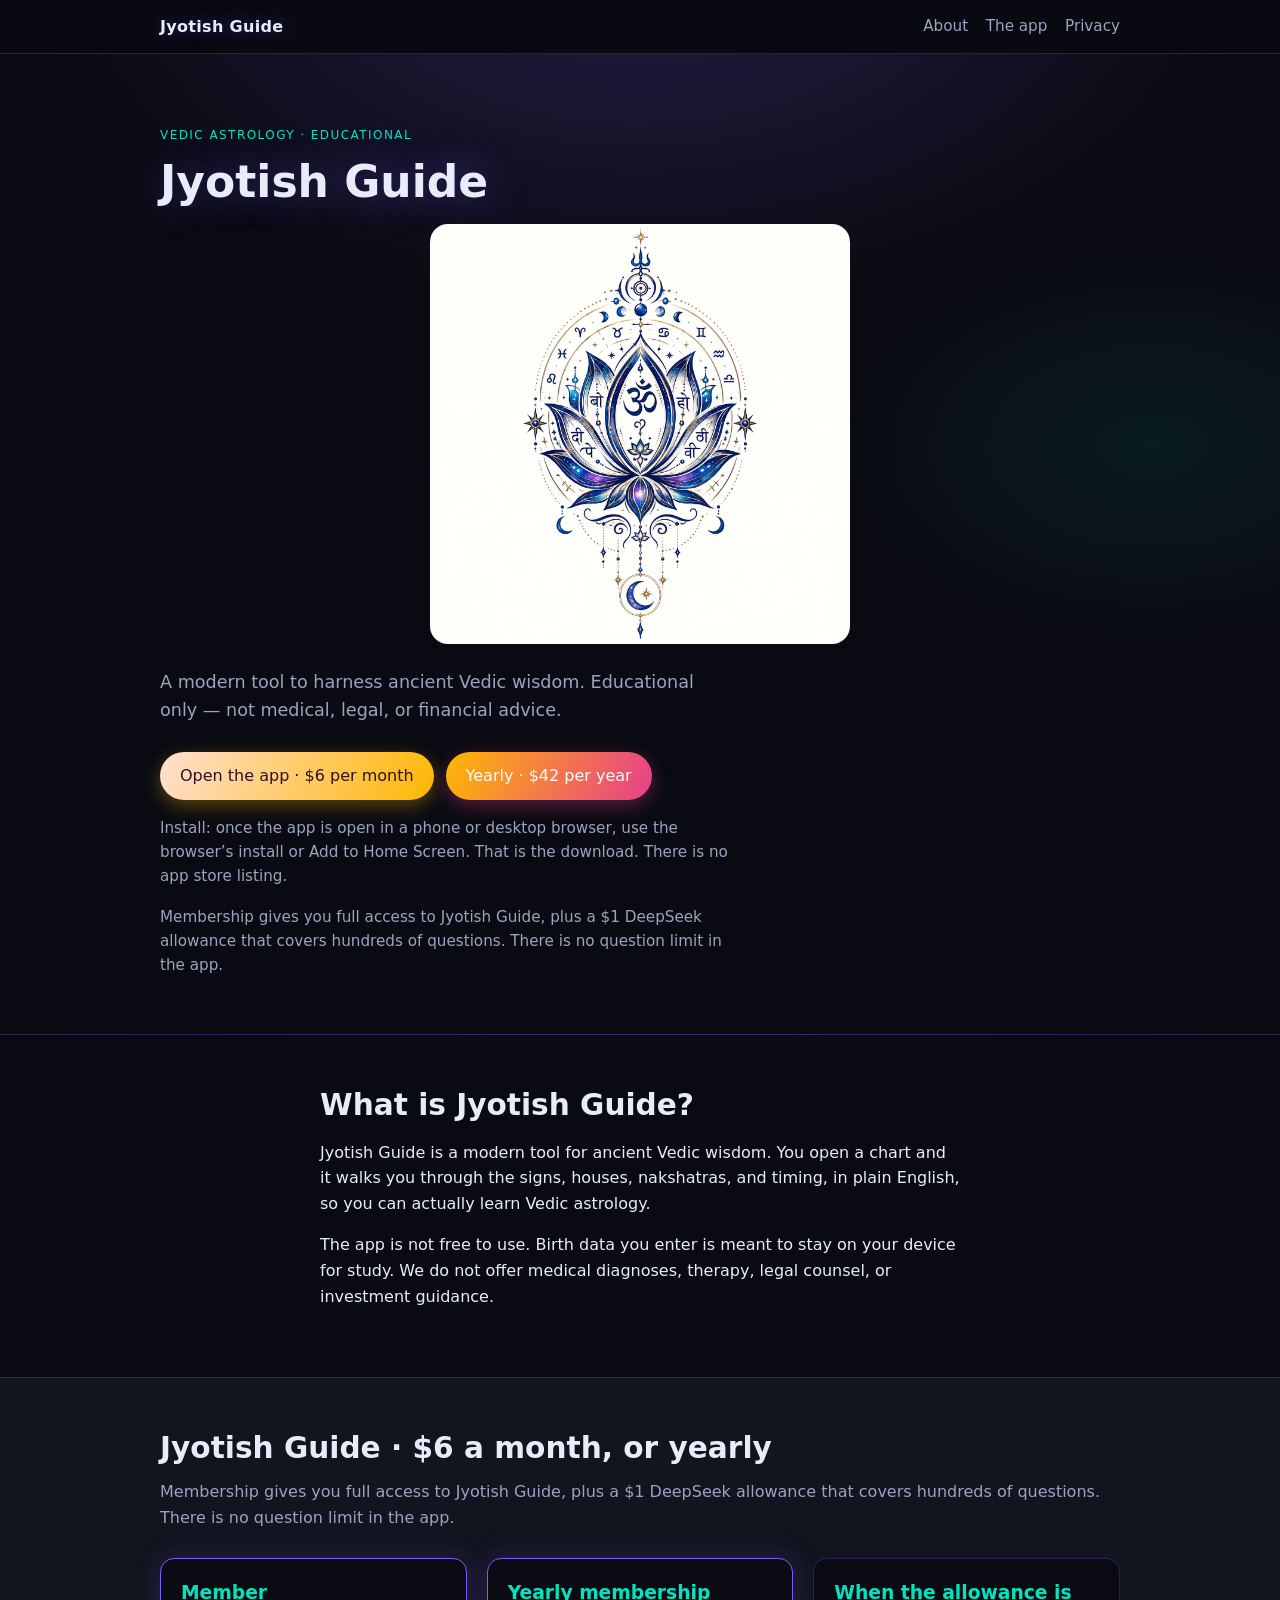
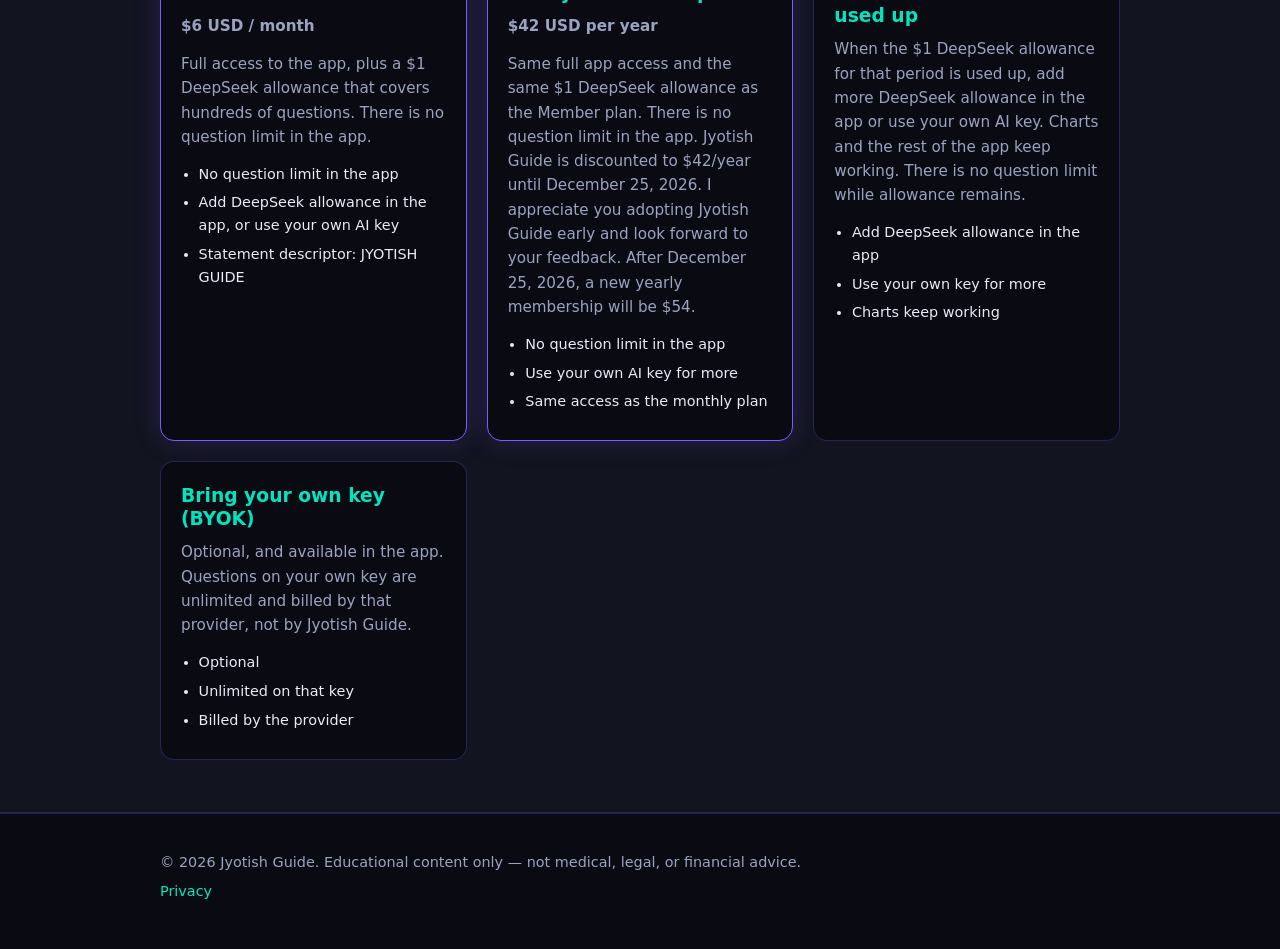
==== commit 2978f5be: "Add the lotus to the landing hero" ====
--- a/index.html
+++ b/index.html
@@ -24,6 +24,7 @@
       <div class="wrap">
         <p class="eyebrow">Vedic astrology · Educational</p>
         <h1>Jyotish Guide</h1>
+        <img class="hero-lotus" src="images/lotus.jpg" alt="Blue lotus ornament for Jyotish Guide">
         <p class="lead">
           A modern tool to harness ancient Vedic wisdom.
           Educational only — not medical, legal, or financial advice.
--- a/styles.css
+++ b/styles.css
@@ -190,3 +190,12 @@
 .site-footer p { margin: 0.35rem 0; }
 
 h1, h2, h3 { line-height: 1.25; }
+
+.hero-lotus {
+  display: block;
+  width: min(100%, 420px);
+  height: auto;
+  margin: 0 auto 1.5rem;
+  border-radius: 18px;
+  background: #fff;
+}
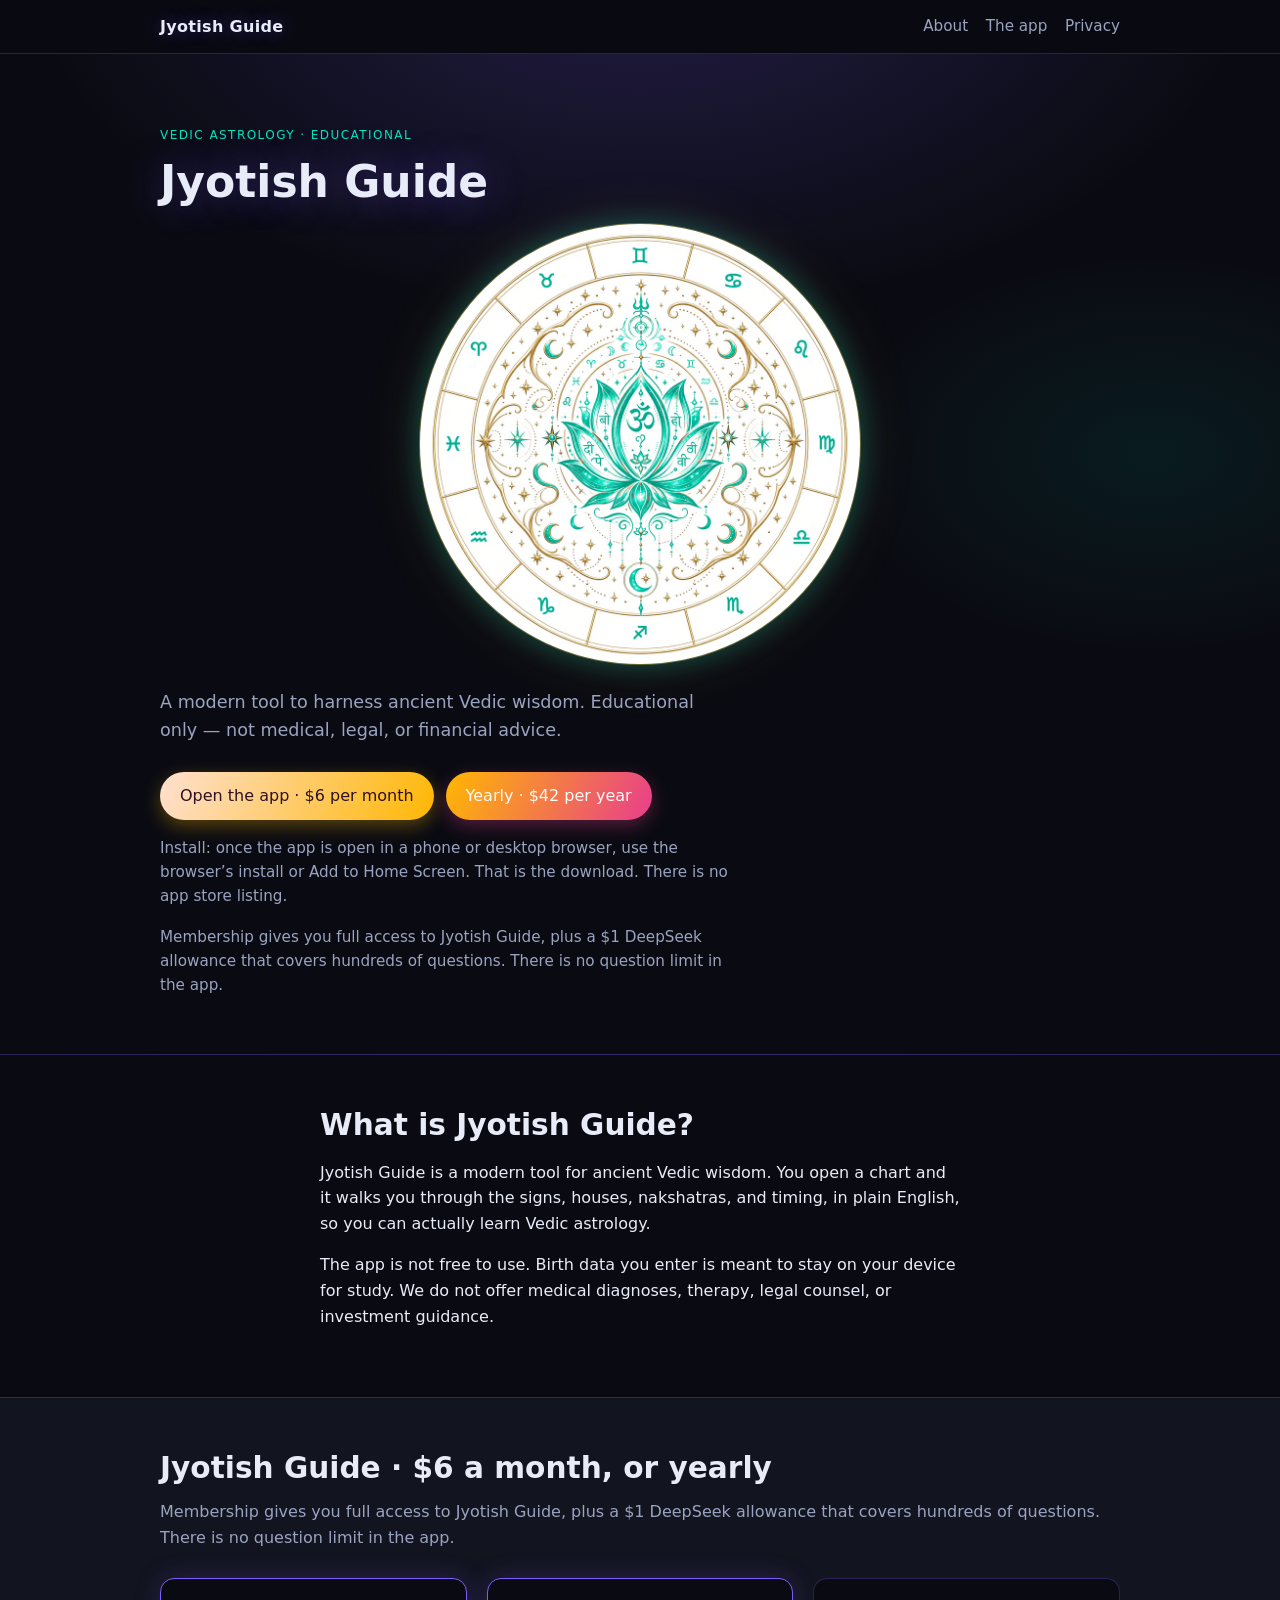
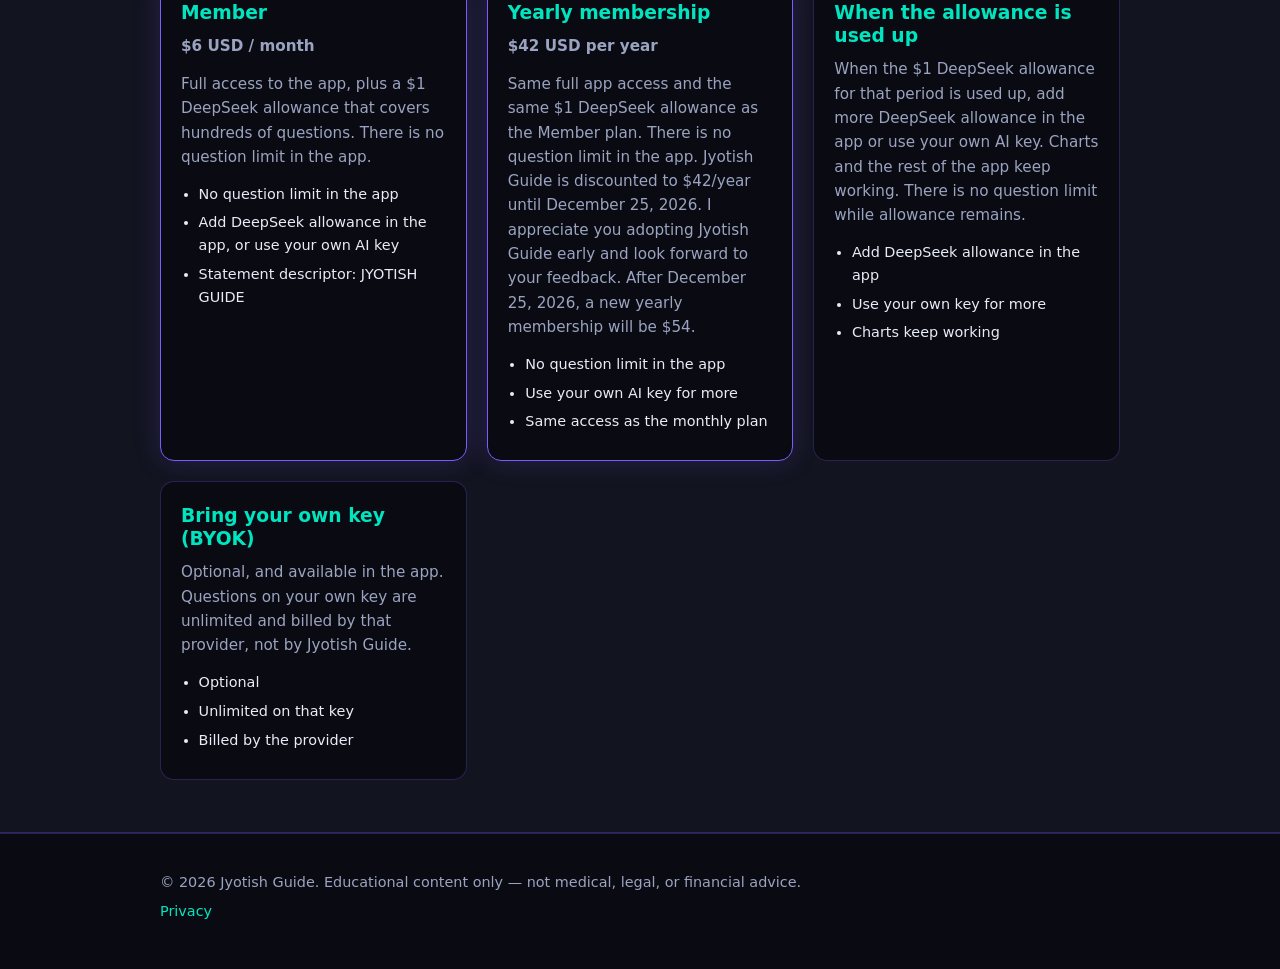
==== commit f33e0851: "Landing hero: turquoise and gold mandala (same light variant as the app), centred medallion" ====
--- a/index.html
+++ b/index.html
@@ -24,7 +24,7 @@
       <div class="wrap">
         <p class="eyebrow">Vedic astrology · Educational</p>
         <h1>Jyotish Guide</h1>
-        <img class="hero-lotus" src="images/lotus.jpg" alt="Blue lotus ornament for Jyotish Guide">
+        <img class="hero-lotus hero-mandala" src="images/mandala-bg-light.png" width="900" height="900" alt="Turquoise and gold lotus mandala with Om and the zodiac ring">
         <p class="lead">
           A modern tool to harness ancient Vedic wisdom.
           Educational only — not medical, legal, or financial advice.
--- a/styles.css
+++ b/styles.css
@@ -199,3 +199,13 @@
   border-radius: 18px;
   background: #fff;
 }
+
+/* Turquoise + gold mandala (same light variant as the app), centred as a round medallion. */
+.hero-mandala {
+  width: min(100%, 440px);
+  border-radius: 50%;
+  box-shadow:
+    0 0 0 1px rgba(214, 170, 72, 0.45),
+    0 0 28px rgba(0, 229, 192, 0.3),
+    0 0 60px rgba(214, 170, 72, 0.14);
+}
